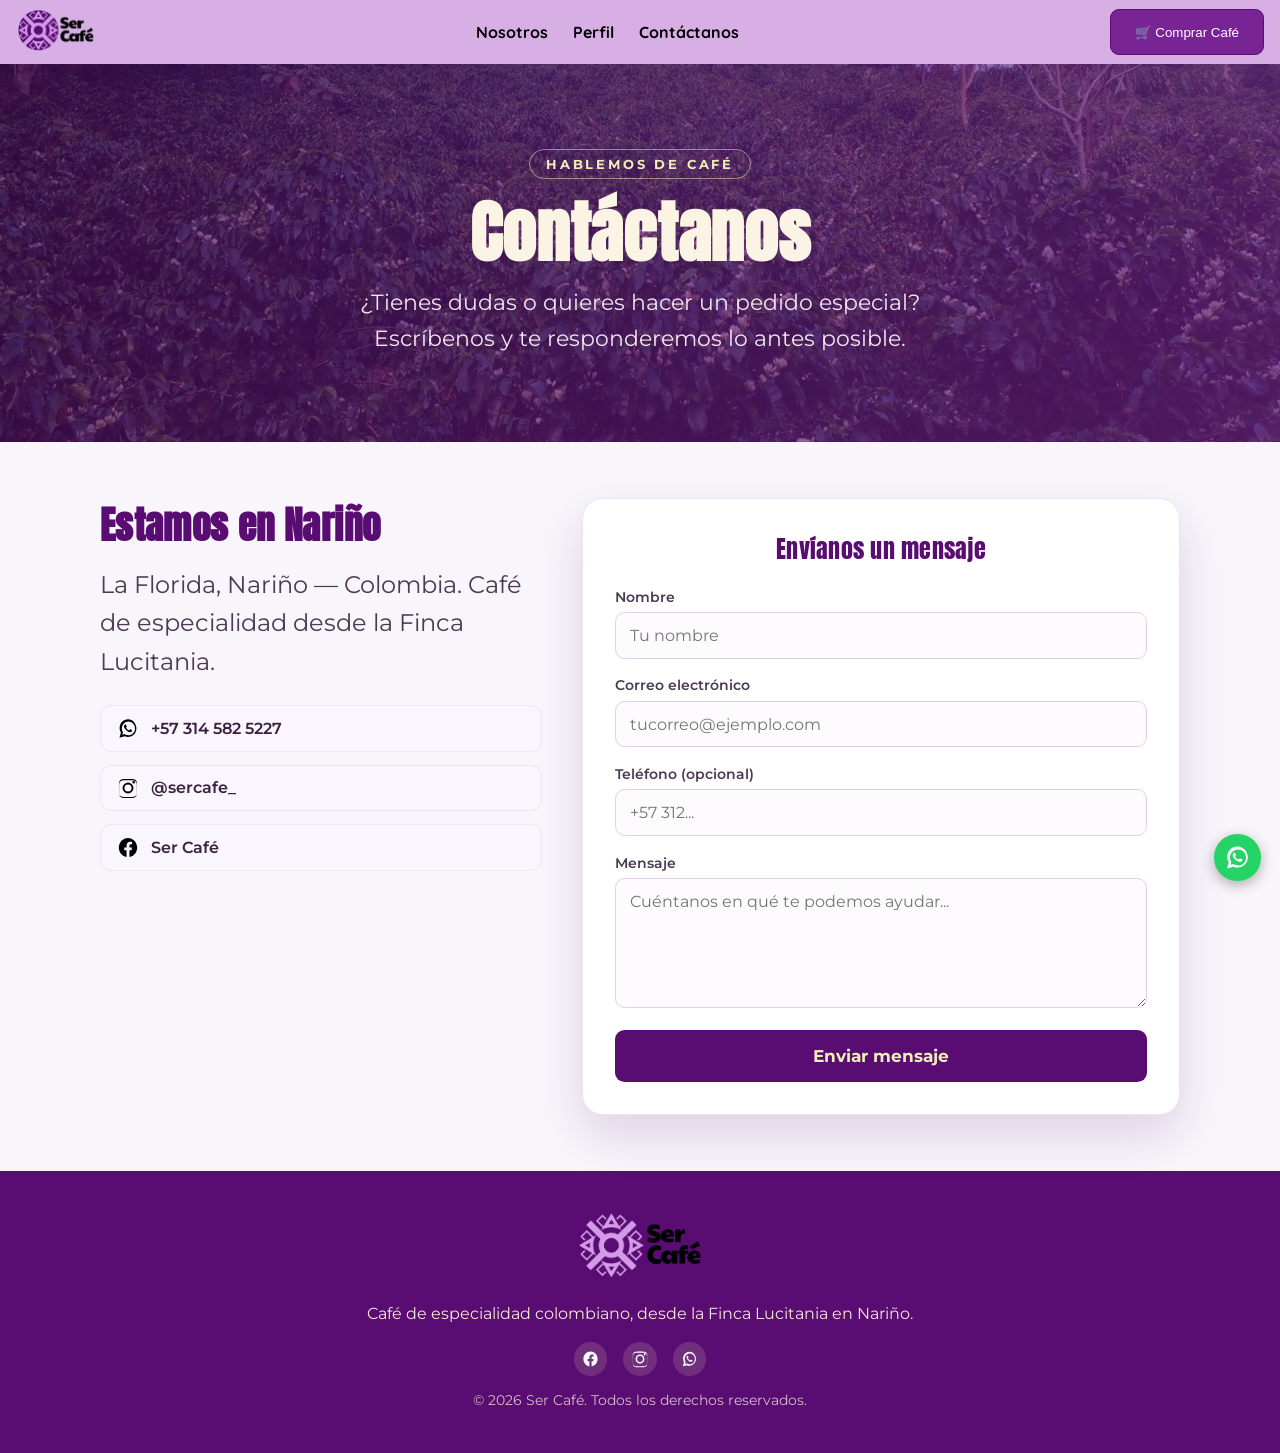
==== contactanos.html @ 4cae85a4 "nuevo con copra" ====
<!DOCTYPE html>
<html lang="es">
<head>
    <meta charset="UTF-8">
    <meta name="viewport" content="width=device-width, initial-scale=1.0">
    <title>Ser Café | Contáctanos</title>
    <link rel="stylesheet" href="styles.css">
    <link rel="icon" href="Img/logoSC-10.png" type="image/png">
</head>
<body class="n2">
    <header>
        <a href="index.html">
            <img class="logoletra logoheader" src="Img/logoSC-letra-02.png" alt="logo">
        </a>
        <nav>
            <ul>
                <li><a href="nosotros.html">Nosotros</a></li>
                <li><a href="perfil.html">Perfil</a></li>
                <li><a href="contactanos.html">Contáctanos</a></li>
            </ul>
        </nav>
        <button class="btn-tienda" onclick="window.location.href='tienda.html'">
            🛒 Comprar Café
        </button>
    </header>

    <!-- HERO -->
    <section class="n2-hero" style="min-height:42vh;">
        <img class="n2-hero-img" src="Img/fincaL.jpeg" alt="Finca Ser Café">
        <div class="n2-hero-overlay">
            <span class="n2-kicker">Hablemos de café</span>
            <h1>Contáctanos</h1>
            <p>¿Tienes dudas o quieres hacer un pedido especial? Escríbenos y te
               responderemos lo antes posible.</p>
        </div>
    </section>

    <div class="cv2-grid">
        <!-- Columna izquierda: datos de contacto -->
        <div class="cv2-info">
            <h2>Estamos en Nariño</h2>
            <p>La Florida, Nariño — Colombia. Café de especialidad desde la Finca Lucitania.</p>

            <ul class="cv2-lista">
                <li>
                    <a href="https://wa.me/573145825227" target="_blank" rel="noopener">
                        <img src="Img/whatsapp.svg" alt="WhatsApp"> +57 314 582 5227
                    </a>
                </li>
                <li>
                    <a href="https://www.instagram.com/sercafe_?igsh=MTB3MzYyMnJxdHN5MA==" target="_blank" rel="noopener">
                        <img src="Img/instagram.svg" alt="Instagram"> @sercafe_
                    </a>
                </li>
                <li>
                    <a href="https://www.facebook.com/share/1EkrrGGVoV/" target="_blank" rel="noopener">
                        <img src="Img/facebook.svg" alt="Facebook"> Ser Café
                    </a>
                </li>
            </ul>
        </div>

        <!-- Columna derecha: formulario propio -->
        <div class="cv2-form-card">
            <h3>Envíanos un mensaje</h3>

            <form id="formContacto" novalidate>
                <div class="cv2-campo">
                    <label for="nombre">Nombre</label>
                    <input type="text" id="nombre" name="nombre" required
                           placeholder="Tu nombre">
                </div>

                <div class="cv2-campo">
                    <label for="correo">Correo electrónico</label>
                    <input type="email" id="correo" name="correo" required
                           placeholder="tucorreo@ejemplo.com">
                </div>

                <div class="cv2-campo">
                    <label for="telefono">Teléfono (opcional)</label>
                    <input type="tel" id="telefono" name="telefono" required
                           placeholder="+57 312...">
                </div>

                <div class="cv2-campo">
                    <label for="mensaje">Mensaje</label>
                    <textarea id="mensaje" name="mensaje" required
                              placeholder="Cuéntanos en qué te podemos ayudar..."></textarea>
                </div>

                <button type="submit" class="cv2-enviar" id="btnEnviar">
                    Enviar mensaje
                </button>

                <div class="cv2-estado" id="estadoEnvio"></div>
            </form>
        </div>
    </div>

    <script>
    // ============================================================
    //  ENVÍO DEL FORMULARIO A GOOGLE APPS SCRIPT (Web App)
    //  --> Pega aquí la URL de tu Web App (la que termina en /exec).
    //      Es la misma técnica del formulario de Google: por detrás
    //      el script guarda en Sheets y envía el correo con MailApp.
    // ============================================================
    const APPS_SCRIPT_URL = "https://script.google.com/macros/s/AKfycbx_m-350YAksDi_VJpUS0jWfl8Y_D0EK7I_-1W-ccCkgIoLXj7efb8wB39okkVFFwth/exec";

    const form = document.getElementById("formContacto");
    const btn = document.getElementById("btnEnviar");
    const estado = document.getElementById("estadoEnvio");

    form.addEventListener("submit", async (e) => {
        e.preventDefault();

        estado.className = "cv2-estado";
        estado.textContent = "";

        // Validación simple
        if (!form.nombre.value.trim() || !form.correo.value.trim() || !form.mensaje.value.trim() || !form.telefono.value.trim()) {
            estado.className = "cv2-estado error";
            estado.textContent = "Por favor completa nombre, correo, teléfono y mensaje.";
            return;
        }

        if (!APPS_SCRIPT_URL || APPS_SCRIPT_URL.indexOf("/exec") === -1) {
            estado.className = "cv2-estado error";
            estado.textContent = "Falta configurar la URL del Apps Script en el código (APPS_SCRIPT_URL).";
            return;
        }

        btn.disabled = true;
        btn.textContent = "Enviando...";

        try {
            // Enviamos como x-www-form-urlencoded: así Apps Script llena
            // e.parameter de forma fiable (el multipart de FormData a veces no).
            // Es una petición "simple" => no dispara preflight CORS.
            const params = new URLSearchParams();
            params.append("nombre",   form.nombre.value.trim());
            params.append("correo",   form.correo.value.trim());
            params.append("telefono", form.telefono.value.trim());
            params.append("mensaje",  form.mensaje.value.trim());

            await fetch(APPS_SCRIPT_URL, {
                method: "POST",
                mode: "no-cors",   // Apps Script no envía cabeceras CORS
                headers: { "Content-Type": "application/x-www-form-urlencoded;charset=UTF-8" },
                body: params.toString()
            });

            // Con no-cors no podemos leer la respuesta, pero el POST sí llega al script.
            form.reset();
            estado.className = "cv2-estado ok";
            estado.textContent = "¡Gracias! Tu mensaje fue enviado. Te responderemos pronto. ☕";
        } catch (err) {
            estado.className = "cv2-estado error";
            estado.textContent = "Ocurrió un error al enviar. Intenta de nuevo o escríbenos por WhatsApp.";
        } finally {
            btn.disabled = false;
            btn.textContent = "Enviar mensaje";
        }
    });
    </script>

    <script src="componentes.js"></script>
</body>
</html>
---- styles.css ----
@import url('https://fonts.googleapis.com/css2?family=Anton&family=Montserrat:ital,wght@0,100..900;1,100..900&family=Quicksand:wght@300..700&display=swap');

:root{
   --color-principal:#590C72;
   --color-secundario:#D39AE8;
   --color-fondo:#d7afe5;
   --color-texto:#D39AE8;
   --color-fondo-text: #e7daeb;
   --color-texto-hueso: #EFEFB9;
}

body{
   margin:0;
   padding:0;
}

header {
    display: flex;
    justify-content: space-between;
    align-items: center;
    position: fixed;
    top: 0;
    left: 0;
    right: 0;
    width: 100%;
    height: 64px;
    padding: 0 1rem;
    box-sizing: border-box;
    background-color: var(--color-fondo);
    z-index: 900;
}

/* Espaciador global: empuja el contenido debajo del header fijo */
body {
    padding-top: 64px;
}

header a{
    width: 90px;
}

p {
    font-family: Montserrat, sans-serif;
    font-size: 1.5rem;
}
h1 {
    font-family: Anton, sans-serif;
    font-size:3rem;
    color: #310240;
}

h2 {
    font-family: Montserrat, sans-serif;
    font-size:2.5rem;
    color: #310240;
}

h3 {
    font-family: Montserrat, sans-serif;
    font-size:1rem;
    color:var(--color-texto-hueso);
    font-weight:550;
    text-align: center;
}

.textoh3 {
    font-family: Montserrat, sans-serif;
    font-size:1.5rem;
    color:var(--color-principal);
    font-weight:550;
}

nav ul{
   display:flex;
   list-style:none;
   gap:25px;
   padding: 2px;
}

nav a{
   text-decoration:none;
   font-weight: bold;
   color:black;
   font-family: 'Quicksand', sans-serif;
}

button a{
    text-decoration: none;
    color: white;
}

a {
    text-decoration: none;
    color: #310240;
}

nav a:hover{
   color:brown;
}

.logoletra {
    width: 80px;
    max-width: 120px;
    height: auto;
}

.btn-tienda{
  background:#782494;
  color:white;
  padding:0.9rem 1.5rem;
  border: 1px solid var(--color-principal);
  border-radius:0.55rem;
  cursor:pointer;
}

.btn-tienda:hover {
    background-color: var(--color-principal);
}

.contenedorimg {
    display: flex;
    justify-content: center;
    max-width: 40%;
}

.img50 {
    max-width: 80%;
    height: auto;
    padding: 0;
    border-radius: 1rem;
    box-shadow: 0 12px 30px rgba(69, 9, 90, 0.18);
    transition: transform 0.35s ease, box-shadow 0.35s ease;
}

.img50:hover {
    transform: translateY(-6px) scale(1.01);
    box-shadow: 0 18px 40px rgba(69, 9, 90, 0.28);
}

.tiendaimg {
    width: 18rem;
}

.tiendaimg2 {
    width: 30%;
}

.tiendaimg3 {
    width: 100%;
}

.compra {
    width: 70%
}

.contenedor2c {
    display: flex;
    justify-content: center;
    align-items: center;
    background-color: var(--color-fondo-text);
    gap: 5%;
    padding: 2.5rem 10px;
}

.contenedor3c {
    display: flex;
    justify-content: center;
    align-items: center;
    background-color: var(--color-principal);
    gap: 5%;
    padding: 2.5rem 10px;
}

.tiendah1 {
    text-align: center;
    background-color: var(--color-fondo-text);
    padding: 2.5rem 10px;
    margin: 0;
}

.tiendaletra {
    font-family: Anton, sans-serif;
    color: #EFEFB9;
    font-size: 2rem;
}

.tiendaletra2 {
    font-family: Montserrat, sans-serif;
    color: #EFEFB9;
    font-size: 1rem;
}

.tiendaletra3 {
    font-family: Quicksand, sans-serif;
    color: #EFEFB9;
    font-size: 1rem;
    margin: 0;
}

.contenedor2c2 {
    display: flex;
    justify-content: center;
    align-items: center;
    background-color: white;
    gap: 5%;
    padding: 4.5rem 10px 10px;
}

.contenedor2ctext {
    padding: 3%;
    max-width: 55%;
    min-width: 50%;
}

.botones {
    display: grid;
    grid-template-columns: repeat(2, 1fr); /* 2 columnas iguales */
    gap: 10px; /* espacio entre botones */
    width: 100%;
}

.resumen {
    text-align: center;
    margin-top: 10px;
}

.fila {
    display: flex;
    justify-content: space-between;
    margin-bottom: 15px;
}

.item {
    display: flex;
    flex-direction: column;
    align-items: center;
    width: 48%;
}

.label {
    font-size: 14px;
    opacity: 0.8;
    margin-bottom: 5px;
    color: var(--color-texto-hueso);
}

/* Valores pequeños (envío y producto) */
.valor.pequeno {
    font-size: 18px;
}

/* Total destacado */
.total {
    margin-top: 7px;
    margin-bottom: 5px;
    border-radius: 0.3rem;
    border: 1px solid #EFEFB9;
}

.label-total {
    display: block;
    font-size: 16px;
    margin-bottom: 5px;
    color: var(--color-texto-hueso);
}

.valor.grande {
    font-size: 28px;
    font-weight: bold;
}

/* valores normales (envío, producto) */
.valor {
    font-size: 1.5rem;
    font-weight: bold;
    color: var(--color-texto-hueso);
    margin-top: 0.5rem;
    text-align: center;
}

/* total más grande */
.valor-total {
    font-size: 1.5rem;
    font-weight: bold;
    color: #EFEFB9;
    margin: 1rem 0;
    text-align: center;
}

/* botones reales */
.boton {
    width: 100%;
    height: 2.5rem;
    font-family: Montserrat, sans-serif;
    background-color: var(--color-principal);
    border-radius: 0.3rem;
    color: #EFEFB9;
    border: 1px solid #EFEFB9;
    cursor: pointer;
}

/* opcional: hover bonito */
.boton:hover {
    background-color: #84599e;
}

.boton2 {
    height: 2.5rem;
    font-family: Montserrat,sans-serif;
    background-color: var(--color-principal);
    border-radius: 0.3rem;
    color:#EFEFB9;
    border-color: #EFEFB9;
}

.seleccionado {
    background-color: #EFEFB9;
    color: var(--color-principal);
}

.texto {
    text-align: center;
}

body{
    font-family:Arial, Helvetica, sans-serif;
    background:#f8f5fb;
}

.caracteristicas{
    max-width:85%;
    margin:40px auto;
    padding:1rem;
    display:grid;
    grid-template-columns:repeat(auto-fit,minmax(15rem,1fr));
    gap:1rem;
}

.card{
    background:#fff;
    border-radius:18px;
    padding: 0.8rem;
    text-align:center;
    box-shadow:0 0.1rem 0.2rem rgba(0,0,0,.08);
    transition:.3s;
}

.card:hover{
    transform:translateY(-8px);
    box-shadow:0 15px 25px rgba(0,0,0,.15);
}

.icono{
    width:5rem;
    height:5rem;
    margin:0 auto 1rem;
    border-radius:50%;
    background:#efe2ff;
    display:flex;
    justify-content:center;
    align-items:center;
    font-size:1.2rem;
}

.card h3{
    font-size:1.5rem;
    color:#111;
    margin-bottom:0.8rem;
}

.card p{
    font-size:1.1rem;
    color:#555;
    line-height:1.5;
}

.contenedor2cimgtex {
    text-align: center;
}

@media (max-width: 700px){
    header {
        background-color: var(--color-fondo);
    }

    nav ul{
        display:flex;
        list-style:none;
        gap:2px;
        padding: 2px;
        font-size: 10px;
    }

    .contenedorimg {
        width: 100%;
        max-width: 100%;
    }

    .img50 {
        width: 100%;
        max-width: 420px;
        padding: 0;
    }

    .tiendaimg2 {
        width: 100%;
        padding: 0;
    }

    .tiendaimg21 {
        width: 90%;
        padding: 0;
    }

    .contenedor2c {
        flex-direction: column;
        padding: 2rem 10px 10px;
    }

    .contenedor2c2 {
        flex-direction: column;
        padding: 10px 2rem;
    }

    .contenedor2c3 {
        display: flex;
        padding: 0;
    }

    .contenedor3c {
        flex-direction: column;
    }

    .tiendaimg {
        width: 11rem;
        padding-bottom: 2rem;
    }

    .card h3{
        font-size:1.1rem;
        padding: 0;
    }   

    .card p{
        font-size:1rem;
        padding: 0;
    }

    p {
        font-family: Montserrat, sans-serif;
        font-size: 1rem;
        text-align: center;
        padding: 0 0 0 1rem;
        width: 100%;
    }
    h1 {
        font-family: Anton, sans-serif;
        font-size:1.5rem;
        color: #310240;
    }

    h2 {
        font-family: Montserrat, sans-serif;
        font-size:1.3rem;
        color: #310240;
    }

    .textoh3 {
        text-align: center;
    }
}

/* ============================================================
   TIENDA CON CARRITO - Ser Café
   ============================================================ */

.banner-tienda {
    background: linear-gradient(135deg, var(--color-principal), #782494);
    color: #EFEFB9;
    text-align: center;
    padding: 3.5rem 1.5rem;
}

.banner-tienda h1 {
    color: #EFEFB9;
    margin: 0 0 0.8rem;
}

.banner-tienda p {
    color: #f3e9d8;
    max-width: 650px;
    margin: 0 auto;
    text-align: center;
}

/* ---------- CATÁLOGO ---------- */
.catalogo {
    max-width: 1200px;
    margin: 2.5rem auto;
    padding: 0 1rem;
}

.catalogo h2 {
    text-align: center;
    margin-bottom: 2rem;
}

.grid-productos {
    display: grid;
    grid-template-columns: repeat(auto-fit, minmax(16rem, 1fr));
    gap: 1.5rem;
}

/* ---------- TARJETA DE PRODUCTO ---------- */
.producto {
    background: #fff;
    border-radius: 18px;
    overflow: hidden;
    box-shadow: 0 0.1rem 0.4rem rgba(0, 0, 0, 0.1);
    transition: transform 0.25s, box-shadow 0.25s;
    display: flex;
    flex-direction: column;
}

.producto:hover {
    transform: translateY(-6px);
    box-shadow: 0 15px 25px rgba(0, 0, 0, 0.15);
}

.producto-imagen {
    width: 100%;
    height: 240px;
    object-fit: contain;
    background: #f3ebf7;
    padding: 0.5rem;
    box-sizing: border-box;
}

.producto-info {
    padding: 1.1rem;
    display: flex;
    flex-direction: column;
    gap: 0.5rem;
    flex: 1;
}

.producto-nombre {
    font-family: Anton, sans-serif;
    color: var(--color-principal);
    margin: 0;
    font-size: 1.6rem;
    text-align: left;
}

.producto-presentacion {
    margin: 0;
    font-size: 1rem;
    color: #777;
    font-family: Montserrat, sans-serif;
}

.producto-precio {
    margin: 0;
    font-size: 1.5rem;
    font-weight: bold;
    color: #310240;
    font-family: Montserrat, sans-serif;
}

.producto-info label {
    font-size: 0.85rem;
    color: #555;
    font-family: Montserrat, sans-serif;
    margin-top: 0.3rem;
}

.producto-info .molienda {
    width: 100%;
    padding: 0.5rem;
    border-radius: 0.4rem;
    border: 1px solid #cbb2d6;
    font-family: Montserrat, sans-serif;
    cursor: pointer;
}

/* Selector de cantidad en la tarjeta */
.cantidad-box {
    display: flex;
    align-items: center;
    justify-content: center;
    gap: 1rem;
    margin: 0.5rem 0;
}

.cantidad-btn {
    width: 2.2rem;
    height: 2.2rem;
    border-radius: 50%;
    border: 1px solid var(--color-principal);
    background: var(--color-principal);
    color: #EFEFB9;
    font-size: 1.1rem;
    cursor: pointer;
    transition: background 0.2s;
}

.cantidad-btn:hover {
    background: #84599e;
}

.cantidad-box .cantidad {
    font-size: 1.2rem;
    font-weight: bold;
    min-width: 1.5rem;
    text-align: center;
    color: #310240;
}

.btn-agregar {
    margin-top: auto;
    padding: 0.8rem;
    background: var(--color-principal);
    color: #EFEFB9;
    border: none;
    border-radius: 0.5rem;
    font-family: Montserrat, sans-serif;
    font-weight: 600;
    cursor: pointer;
    transition: background 0.2s;
}

.btn-agregar:hover {
    background: #782494;
}

/* ---------- PANEL DE CARRITO ---------- */
.carrito-panel {
    position: fixed;
    top: 0;
    right: 0;
    width: 380px;
    max-width: 90vw;
    height: 100%;
    background: #fff;
    box-shadow: -4px 0 20px rgba(0, 0, 0, 0.2);
    transform: translateX(100%);
    transition: transform 0.3s ease;
    z-index: 1000;
    display: flex;
    flex-direction: column;
    overflow-y: auto;
    padding: 1.2rem;
    box-sizing: border-box;
}

.carrito-panel.activo {
    transform: translateX(0);
}

.carrito-header {
    display: flex;
    justify-content: space-between;
    align-items: center;
}

.carrito-header h2 {
    font-size: 1.6rem;
    margin: 0;
}

.cerrar-carrito {
    background: none;
    border: none;
    font-size: 1.5rem;
    cursor: pointer;
    color: var(--color-principal);
}

.carrito-items {
    margin: 1rem 0;
}

.carrito-items > p {
    text-align: center;
    color: #888;
    font-size: 1rem;
}

/* Item dentro del carrito */
.item-carrito {
    display: grid;
    grid-template-columns: 60px 1fr;
    gap: 0.8rem;
    align-items: center;
    padding: 0.8rem 0;
    border-bottom: 1px solid #eee;
}

.img-carrito {
    width: 60px;
    height: 60px;
    object-fit: contain;
    border-radius: 0.5rem;
    background: #f3ebf7;
}

.info-carrito {
    font-family: Montserrat, sans-serif;
    font-size: 0.85rem;
    line-height: 1.4;
    color: #333;
}

.info-carrito strong {
    color: var(--color-principal);
}

.acciones-carrito {
    grid-column: 1 / -1;
    display: flex;
    align-items: center;
    gap: 0.5rem;
    margin-top: 0.4rem;
}

.acciones-carrito button {
    width: 1.9rem;
    height: 1.9rem;
    border-radius: 0.3rem;
    border: 1px solid var(--color-principal);
    background: #fff;
    color: var(--color-principal);
    cursor: pointer;
    font-size: 0.9rem;
    transition: background 0.2s, color 0.2s;
}

.acciones-carrito button:hover {
    background: var(--color-principal);
    color: #EFEFB9;
}

.acciones-carrito span {
    font-weight: bold;
    min-width: 1.5rem;
    text-align: center;
}

/* Ubicación y resumen dentro del carrito */
.ubicacion h3,
.resumen-compra h3 {
    color: var(--color-principal);
    text-align: left;
    font-size: 1.1rem;
    margin: 0.5rem 0;
}

.ubicacion select {
    width: 100%;
    padding: 0.6rem;
    margin-bottom: 0.6rem;
    border-radius: 0.4rem;
    border: 1px solid #cbb2d6;
    font-family: Montserrat, sans-serif;
    cursor: pointer;
}

.carrito-panel hr {
    border: none;
    border-top: 1px solid #eee;
    margin: 1rem 0;
}

.fila-resumen {
    display: flex;
    justify-content: space-between;
    font-family: Montserrat, sans-serif;
    margin-bottom: 0.5rem;
    color: #444;
}

.fila-resumen.total {
    font-size: 1.3rem;
    font-weight: bold;
    color: var(--color-principal);
    border-top: 2px solid #eee;
    padding-top: 0.6rem;
    margin-top: 0.4rem;
}

/* Botón pagar */
.pago {
    margin-top: 1rem;
}

.btn-pagar {
    width: 100%;
    padding: 1rem;
    background: var(--color-principal);
    color: #EFEFB9;
    border: none;
    border-radius: 0.5rem;
    font-family: Montserrat, sans-serif;
    font-weight: 600;
    font-size: 1.1rem;
    cursor: pointer;
    transition: background 0.2s;
}

.btn-pagar:hover {
    background: #782494;
}

#epayco-button-container {
    margin-top: 0.8rem;
    text-align: center;
}

/* Overlay oscuro */
.overlay {
    position: fixed;
    inset: 0;
    background: rgba(0, 0, 0, 0.5);
    opacity: 0;
    visibility: hidden;
    transition: opacity 0.3s;
    z-index: 999;
}

.overlay.activo {
    opacity: 1;
    visibility: visible;
}

/* Notificación "agregado al carrito" */
.toast-carrito {
    position: fixed;
    bottom: 2rem;
    left: 50%;
    transform: translateX(-50%) translateY(2rem);
    background: var(--color-principal);
    color: #EFEFB9;
    padding: 0.9rem 1.6rem;
    border-radius: 0.6rem;
    font-family: Montserrat, sans-serif;
    box-shadow: 0 6px 20px rgba(0, 0, 0, 0.25);
    opacity: 0;
    visibility: hidden;
    transition: opacity 0.3s, transform 0.3s;
    z-index: 1100;
}

.toast-carrito.activo {
    opacity: 1;
    visibility: visible;
    transform: translateX(-50%) translateY(0);
}

/* Loading */
.loading {
    position: fixed;
    inset: 0;
    background: rgba(255, 255, 255, 0.85);
    display: flex;
    align-items: center;
    justify-content: center;
    font-family: Montserrat, sans-serif;
    font-size: 1.3rem;
    color: var(--color-principal);
    z-index: 1200;
}

/* ---------- FOOTER ---------- */
footer,
.footer-sercafe {
    background: var(--color-principal);
    color: #EFEFB9;
    padding: 2.5rem 1rem;
    margin-top: 3rem;
}

.footer-contenido {
    max-width: 600px;
    margin: 0 auto;
    text-align: center;
}

.footer-logo {
    width: 130px;
    margin-bottom: 1rem;
}

.footer-contenido p {
    color: #f3e9d8;
    font-size: 1rem;
    margin: 0.3rem 0;
    text-align: center;
}

.footer-copy {
    font-size: 0.85rem !important;
    opacity: 0.8;
    margin-top: 1rem !important;
}

/* Redes sociales en el footer */
.footer-redes {
    display: flex;
    justify-content: center;
    gap: 1rem;
    margin: 1.2rem 0 0.5rem;
}

.red-social {
    width: 2.1rem;
    height: 2.1rem;
    border-radius: 50%;
    display: flex;
    align-items: center;
    justify-content: center;
    background: rgba(239, 239, 185, 0.15);
    transition: transform 0.2s, background 0.2s;
}

.red-social img {
    width: 1.1rem;
    height: 1.1rem;
    /* Iconos SVG en blanco para contrastar con el fondo morado */
    filter: brightness(0) invert(1);
}

.red-social:hover {
    transform: translateY(-4px);
}

.red-social.facebook:hover {
    background: #1877f2;
}

.red-social.instagram:hover {
    background: linear-gradient(45deg, #f09433, #e6683c, #dc2743, #cc2366, #bc1888);
}

.red-social.whatsapp:hover {
    background: #25d366;
}

/* ---------- BOTÓN FLOTANTE WHATSAPP ---------- */
.whatsapp-flotante {
    position: fixed;
    bottom: 1.2rem;
    right: 1.2rem;
    width: 2.9rem;
    height: 2.9rem;
    border-radius: 50%;
    background: #25d366;
    display: flex !important;
    align-items: center;
    justify-content: center;
    box-shadow: 0 4px 14px rgba(0, 0, 0, 0.3);
    z-index: 1500;
    transition: transform 0.2s, box-shadow 0.2s;
    animation: wa-pulse 2.5s infinite;
}

.whatsapp-flotante img {
    width: 1.7rem;
    height: 1.7rem;
    filter: brightness(0) invert(1);
}

.whatsapp-flotante:hover {
    transform: scale(1.08);
    box-shadow: 0 6px 20px rgba(0, 0, 0, 0.4);
}

@keyframes wa-pulse {
    0% {
        box-shadow: 0 4px 14px rgba(0, 0, 0, 0.3), 0 0 0 0 rgba(37, 211, 102, 0.5);
    }
    70% {
        box-shadow: 0 4px 14px rgba(0, 0, 0, 0.3), 0 0 0 14px rgba(37, 211, 102, 0);
    }
    100% {
        box-shadow: 0 4px 14px rgba(0, 0, 0, 0.3), 0 0 0 0 rgba(37, 211, 102, 0);
    }
}

@media (max-width: 700px) {
    .whatsapp-flotante {
        bottom: 1rem;
        right: 1rem;
        width: 2.7rem;
        height: 2.7rem;
    }
    .whatsapp-flotante img {
        width: 1.5rem;
        height: 1.5rem;
    }
}

/* ---------- RESPONSIVE TIENDA ---------- */
@media (max-width: 700px) {
    .banner-tienda {
        padding: 2.5rem 1rem;
    }

    .carrito-panel {
        width: 100%;
        max-width: 100vw;
    }

    .producto-imagen {
        height: 200px;
    }

    .banner-tienda p {
        padding: 0;
    }
}

/* ---------- PÁGINA CONTACTO ---------- */
.contacto-grid {
    display: grid;
    grid-template-columns: 1fr 1fr;
    gap: 2rem;
    max-width: 1100px;
    margin: 2.5rem auto;
    padding: 0 1.5rem;
    align-items: start;
}

.contacto-info {
    text-align: center;
}

.contacto-img {
    width: 60%;
    max-width: 260px;
    height: auto;
    margin-bottom: 1rem;
}

.contacto-info h2 {
    text-align: center;
}

.contacto-lista {
    list-style: none;
    padding: 0;
    margin: 1.5rem 0 0;
    display: flex;
    flex-direction: column;
    gap: 0.8rem;
    align-items: center;
}

.contacto-lista a {
    display: inline-flex;
    align-items: center;
    gap: 0.6rem;
    font-family: Montserrat, sans-serif;
    font-size: 1.1rem;
    color: var(--color-principal);
    font-weight: 600;
    transition: color 0.2s;
}

.contacto-lista a:hover {
    color: #782494;
}

.contacto-lista img {
    width: 1.6rem;
    height: 1.6rem;
}

.contacto-form iframe {
    width: 100%;
    border-radius: 0.6rem;
    background: #fff;
    box-shadow: 0 0.1rem 0.4rem rgba(0, 0, 0, 0.1);
}

@media (max-width: 700px) {
    .contacto-grid {
        grid-template-columns: 1fr;
        padding: 0 1rem;
    }
}

/* ============================================================
   PÁGINA PERFIL (paneles sensoriales estilo ficha de origen)
   ============================================================ */
.perfil-panel {
    display: grid;
    grid-template-columns: 1fr 1.1fr 1.2fr;
    gap: 2.5rem;
    align-items: center;
    padding: 3.5rem 2rem;
    /* Fondo por defecto; cada variedad lo sobrescribe más abajo */
    background: linear-gradient(135deg, #7a3c93 0%, #5e2d78 100%);
    color: #fbf3e4;
}

/* --- Colores por variedad: más claros, con contraste, dentro de la marca --- */

/* Castillo Sur: lila-morado luminoso */
.perfil-panel.panel-castillo {
    background: linear-gradient(135deg, #8a4ea6 0%, #6a3488 100%);
}

/* Chiroso: lila rosado (acentos cítricos / durazno) */
.perfil-panel.panel-chiroso {
    background: linear-gradient(135deg, #a85a9d 0%, #7d3e86 100%);
}

/* Catimor: morado cálido con matiz vino (cacao / nuez) */
.perfil-panel.panel-catimor {
    background: linear-gradient(135deg, #8f4a73 0%, #6e3270 100%);
}

/* ---------- Columna izquierda: perfil sensorial ---------- */
.perfil-sensorial {
    max-width: 340px;
    margin: 0 auto;
    width: 100%;
    background: rgba(255, 255, 255, 0.08);
    border: 1px solid rgba(255, 255, 255, 0.18);
    border-radius: 1.2rem;
    padding: 1.8rem 1.6rem;
    backdrop-filter: blur(4px);
    box-shadow: 0 14px 34px rgba(0, 0, 0, 0.18);
}

.perfil-titulo {
    font-family: Anton, sans-serif;
    font-size: 2.4rem;
    color: var(--color-texto-hueso);
    margin: 0 0 1.3rem;
    text-align: left;
    letter-spacing: 0.02em;
    display: flex;
    align-items: center;
    gap: 0.6rem;
}

.perfil-titulo::after {
    content: "";
    flex: 1;
    height: 2px;
    background: rgba(239, 239, 185, 0.4);
    border-radius: 2px;
}

.notas {
    list-style: none;
    padding: 0;
    margin: 0 0 1.8rem;
    display: flex;
    flex-direction: column;
    gap: 0.55rem;
}

.notas li {
    display: flex;
    align-items: center;
    gap: 0.75rem;
    background: rgba(255, 255, 255, 0.1);
    border-radius: 0.7rem;
    padding: 0.5rem 0.7rem;
    font-family: Montserrat, sans-serif;
    font-weight: 600;
    color: var(--color-texto-hueso);
    transition: background 0.25s ease, transform 0.25s ease;
}

.notas li:hover {
    background: rgba(255, 255, 255, 0.18);
    transform: translateX(4px);
}

.nota-icono {
    width: 2.1rem;
    height: 2.1rem;
    flex-shrink: 0;
    display: flex;
    align-items: center;
    justify-content: center;
    background: var(--color-texto-hueso);
    border-radius: 50%;
    font-size: 1.1rem;
}

/* Medidores (tostión, acidez, complejidad) */
.medidor {
    margin-bottom: 1.1rem;
}

.medidor:last-child {
    margin-bottom: 0;
}

.medidor-label {
    display: flex;
    justify-content: space-between;
    align-items: baseline;
    font-family: Montserrat, sans-serif;
    font-weight: 700;
    font-size: 0.9rem;
    color: var(--color-texto-hueso);
    margin-bottom: 0.45rem;
}

.medidor-valor {
    font-weight: 600;
    font-size: 0.78rem;
    opacity: 0.75;
}

/* Barra de progreso rellena */
.barra {
    position: relative;
    height: 8px;
    border-radius: 999px;
    background: rgba(255, 255, 255, 0.2);
    overflow: hidden;
}

.barra::after {
    content: "";
    position: absolute;
    top: 0;
    left: 0;
    bottom: 0;
    width: var(--pos, 50%);
    background: linear-gradient(90deg, var(--color-texto-hueso), #fff);
    border-radius: 999px;
    transition: width 0.6s ease;
}

.barra[data-nivel="1"] { --pos: 20%; }
.barra[data-nivel="2"] { --pos: 40%; }
.barra[data-nivel="3"] { --pos: 60%; }
.barra[data-nivel="4"] { --pos: 80%; }
.barra[data-nivel="5"] { --pos: 100%; }

/* ---------- Columna derecha: ficha de la finca ---------- */
.perfil-ficha {
    max-width: 420px;
}

.finca-nombre {
    font-family: Anton, sans-serif;
    font-size: 2.6rem;
    color: var(--color-texto-hueso);
    margin: 0 0 0.3rem;
    text-align: left;
    line-height: 1.05;
}

.finca-ubicacion {
    font-family: Montserrat, sans-serif;
    font-weight: 600;
    color: #f3e9d8;
    margin: 0 0 1.3rem;
    font-size: 1.05rem;
    text-align: left;
}

.ficha-datos {
    list-style: none;
    padding: 0;
    margin: 0 0 1.6rem;
    font-family: Montserrat, sans-serif;
    font-size: 1rem;
    line-height: 1.9;
    color: #f3e9d8;
}

.ficha-datos strong {
    color: var(--color-texto-hueso);
}

.ficha-bloque {
    margin-bottom: 1.3rem;
}

.ficha-label {
    display: block;
    font-family: Montserrat, sans-serif;
    font-weight: 700;
    color: var(--color-texto-hueso);
    margin-bottom: 0.6rem;
}

.ficha-chips {
    display: flex;
    flex-wrap: wrap;
    gap: 0.6rem;
}

.ficha-chips.grid-2 {
    display: grid;
    grid-template-columns: repeat(2, 1fr);
}

.chip {
    display: flex;
    align-items: center;
    justify-content: center;
    padding: 0.55rem 1rem;
    border: 2px solid var(--color-texto-hueso);
    border-radius: 0.5rem;
    font-family: Montserrat, sans-serif;
    font-weight: 600;
    color: var(--color-texto-hueso);
    background: rgba(255, 255, 255, 0.05);
    font-size: 0.95rem;
}

.chip-activo {
    background: var(--color-texto-hueso);
    color: var(--color-principal);
}

.btn-perfil {
    display: inline-block;
    margin-top: 0.6rem;
    text-decoration: none;
    font-weight: 700;
    font-family: Montserrat, sans-serif;
    background: var(--color-texto-hueso);
    color: var(--color-principal);
    border: none;
    padding: 0.9rem 1.4rem;
    border-radius: 0.6rem;
    transition: transform 0.2s, box-shadow 0.2s;
}

.btn-perfil:hover {
    transform: translateY(-3px);
    box-shadow: 0 10px 20px rgba(0, 0, 0, 0.25);
}

/* Imagen central del panel */
.perfil-imagen {
    display: flex;
    justify-content: center;
}

/* ---------- CARRUSEL ---------- */
.carrusel {
    position: relative;
    width: 100%;
    max-width: 420px;
    margin: 0 auto;
    aspect-ratio: 1 / 1;
    border-radius: 16px;
    overflow: hidden;
    background: transparent;
}

/* Dentro del panel de perfil el carrusel es transparente;
   en otros contextos conserva su fondo claro */
.perfil-imagen .carrusel {
    background: transparent;
}

.carrusel-slide {
    position: absolute;
    inset: 0;
    opacity: 0;
    transition: opacity 0.6s ease;
    display: flex;
    align-items: center;
    justify-content: center;
}

.carrusel-slide.activo {
    opacity: 1;
}

.carrusel-slide img {
    width: 100%;
    height: 100%;
    object-fit: contain;
    padding: 0.5rem;
    box-sizing: border-box;
}

/* Flechas */
.carrusel-prev,
.carrusel-next {
    position: absolute;
    top: 50%;
    transform: translateY(-50%);
    width: 2.4rem;
    height: 2.4rem;
    border: none;
    border-radius: 50%;
    background: rgba(89, 12, 114, 0.6);
    color: #fff;
    font-size: 1.3rem;
    cursor: pointer;
    z-index: 2;
    transition: background 0.2s;
    display: flex;
    align-items: center;
    justify-content: center;
}

.carrusel-prev:hover,
.carrusel-next:hover {
    background: var(--color-principal);
}

.carrusel-prev { left: 0.6rem; }
.carrusel-next { right: 0.6rem; }

/* Puntos */
.carrusel-puntos {
    position: absolute;
    bottom: 0.7rem;
    left: 0;
    right: 0;
    display: flex;
    justify-content: center;
    gap: 0.4rem;
    z-index: 2;
}

.carrusel-punto {
    width: 0.7rem;
    height: 0.7rem;
    border-radius: 50%;
    border: none;
    background: rgba(89, 12, 114, 0.35);
    cursor: pointer;
    padding: 0;
    transition: background 0.2s;
}

.carrusel-punto.activo {
    background: var(--color-principal);
}

@media (max-width: 980px) {
    .perfil-panel {
        grid-template-columns: 1fr;
        gap: 2rem;
        padding: 2.5rem 1.5rem;
    }
    .perfil-sensorial,
    .perfil-ficha {
        max-width: 460px;
        margin: 0 auto;
        width: 100%;
    }
    .perfil-imagen { order: -1; }
    .perfil-titulo,
    .finca-nombre,
    .finca-ubicacion {
        text-align: center;
    }
    .carrusel {
        max-width: 320px;
    }
}

@media (max-width: 480px) {
    .ficha-chips.grid-2 {
        grid-template-columns: 1fr 1fr;
    }
    .perfil-titulo { font-size: 2.4rem; }
    .finca-nombre { font-size: 2.1rem; }
}

/* ---------- SECCIONES NOSOTROS ---------- */
.section {
    max-width: 1000px;
    margin: 2.5rem auto;
    padding: 1.5rem;
    text-align: center;
}

.section h2 {
    text-align: center;
}

.section p {
    text-align: center;
    max-width: 750px;
    margin: 1rem auto;
}

.finca-content {
    display: grid;
    grid-template-columns: 1fr 1fr;
    gap: 2rem;
    align-items: center;
    text-align: left;
}

.finca-text {
    text-align: left;
}

.finca-text p {
    text-align: left;
    margin-left: 0;
}

.finca-img {
    display: flex;
    justify-content: center;
}

.finca-img img {
    max-width: 100%;
    border-radius: 18px;
    box-shadow: 0 10px 25px rgba(0, 0, 0, 0.12);
}

.equipo,
.proposito {
    background: var(--color-fondo-text);
    border-radius: 18px;
}

/* CTA */
.cta {
    text-align: center;
    padding: 3rem 1.5rem;
    background: linear-gradient(135deg, var(--color-principal), #782494);
    margin: 3rem 0 0;
}

.cta h2 {
    color: #EFEFB9;
    margin-bottom: 1.5rem;
}

.cta .btn-tienda {
    display: inline-block;
    text-decoration: none;
    font-weight: 600;
    font-family: Montserrat, sans-serif;
}

h4.textoh3 {
    text-align: center;
    margin-bottom: 0.6rem;
}

@media (max-width: 700px) {
    .finca-content {
        grid-template-columns: 1fr;
        text-align: center;
    }
    .finca-text,
    .finca-text p {
        text-align: center;
    }
}

/* ---------- CTA EN HERO (index) ---------- */
.btn-hero {
    display: inline-block;
    margin-top: 1.2rem;
    text-decoration: none;
    font-weight: 600;
    font-family: Montserrat, sans-serif;
}

/* Imágenes del home: evitar que se vean desproporcionadas */
.contenedor2c2 .img50,
.contenedor2c .img50 {
    object-fit: cover;
    border-radius: 18px;
}

/* Imágenes de la sección "historia" (Nosotros): encuadre uniforme y estilizado */
.contenedor2c3 .contenedorimg {
    max-width: 320px;
}

.contenedor2c3 .img50 {
    width: 100%;
    max-width: 320px;
    aspect-ratio: 4 / 3;
    object-fit: cover;
    border-radius: 1rem;
}

@media (max-width: 700px) {
    .contenedor2c3 {
        flex-direction: column;
    }
    .contenedor2c3 .contenedorimg,
    .contenedor2c3 .img50 {
        max-width: 420px;
    }
    .contenedor2c3 .img50 {
        width: 100%;
    }
}

/* ============================================================
   TOOLTIP FLOTANTE DE PERFIL (tienda, al pasar por un producto)
   ============================================================ */
.perfil-flotante {
    position: fixed;
    z-index: 1300;
    width: 290px;
    max-width: 85vw;
    background: #ffffff;
    color: #3a2140;
    border: 1px solid #e4d2ec;
    border-radius: 14px;
    box-shadow: 0 14px 36px rgba(69, 9, 90, 0.28);
    padding: 1rem 1.1rem;
    font-family: Montserrat, sans-serif;
    pointer-events: none;
    opacity: 0;
    transform: translateY(6px);
    transition: opacity 0.18s ease, transform 0.18s ease;
}

.perfil-flotante.activo {
    opacity: 1;
    transform: translateY(0);
}

.perfil-flotante .pf-header {
    display: flex;
    align-items: baseline;
    justify-content: space-between;
    gap: 0.6rem;
    border-bottom: 2px solid #f0e6f5;
    padding-bottom: 0.5rem;
    margin-bottom: 0.6rem;
}

.perfil-flotante .pf-header h4 {
    margin: 0;
    font-family: Anton, sans-serif;
    font-size: 1.3rem;
    color: var(--color-principal);
    letter-spacing: 0.01em;
}

.perfil-flotante .pf-presentacion {
    background: var(--color-principal);
    color: var(--color-texto-hueso);
    font-weight: 700;
    font-size: 0.78rem;
    padding: 0.15rem 0.55rem;
    border-radius: 999px;
    white-space: nowrap;
}

.perfil-flotante .pf-origen {
    display: flex;
    align-items: flex-start;
    gap: 0.4rem;
    font-size: 0.9rem;
    font-weight: 600;
    color: #4a2b56;
    line-height: 1.35;
}

.perfil-flotante .pf-icono {
    flex-shrink: 0;
}

.perfil-flotante .pf-sub {
    font-size: 0.8rem;
    color: #7a6383;
    margin: 0.35rem 0 0.7rem;
    line-height: 1.4;
}

.perfil-flotante .pf-notas {
    display: flex;
    flex-wrap: wrap;
    gap: 0.4rem;
    margin-bottom: 0.8rem;
}

.perfil-flotante .pf-nota {
    background: #f4ebf8;
    color: var(--color-principal);
    border: 1px solid #e2cfec;
    border-radius: 999px;
    padding: 0.22rem 0.6rem;
    font-size: 0.78rem;
    font-weight: 600;
}

.perfil-flotante .pf-medidor {
    display: flex;
    align-items: center;
    justify-content: space-between;
    gap: 0.6rem;
    font-size: 0.82rem;
    font-weight: 600;
    color: #4a2b56;
    margin-top: 0.4rem;
}

.perfil-flotante .pf-escala {
    display: flex;
    gap: 0.28rem;
}

.perfil-flotante .pf-punto {
    width: 0.65rem;
    height: 0.65rem;
    border-radius: 50%;
    background: #e4d2ec;
    display: inline-block;
}

.perfil-flotante .pf-punto.activo {
    background: var(--color-principal);
}

/* En pantallas táctiles el tooltip puede resultar molesto: lo mantenemos
   pero no se dispara sin hover real; en móvil se oculta por seguridad */
@media (hover: none) {
    .perfil-flotante {
        display: none;
    }
}

/* ============================================================
   TRAYECTORIA "DEL CULTIVO A TU TAZA" (página Nosotros)
   ============================================================ */
.proceso {
    max-width: 820px;
    margin: 3rem auto;
    padding: 0 1.2rem;
}

.proceso-titulo {
    text-align: center;
    margin-bottom: 0.4rem;
}

.proceso-intro {
    text-align: center;
    color: #7a6383;
    max-width: 540px;
    margin: 0 auto 2.5rem;
    font-size: 1.05rem;
}

/* La lista es la línea vertical de la trayectoria */
.trayectoria {
    list-style: none;
    margin: 0;
    padding: 0;
    position: relative;
}

.trayectoria::before {
    content: "";
    position: absolute;
    top: 0.5rem;
    bottom: 0.5rem;
    left: 2rem;
    width: 3px;
    background: linear-gradient(to bottom, var(--color-principal), #b98fcf);
    border-radius: 3px;
}

.paso {
    position: relative;
    display: grid;
    grid-template-columns: 4rem 1fr;
    align-items: flex-start;
    gap: 1rem;
    padding: 0.6rem 0 1.8rem;
}

.paso:last-child {
    padding-bottom: 0;
}

/* Nodo con el ícono sobre la línea */
.paso-icono {
    position: relative;
    z-index: 1;
    width: 4rem;
    height: 4rem;
    border-radius: 50%;
    background: #fff;
    border: 3px solid var(--color-principal);
    display: flex;
    align-items: center;
    justify-content: center;
    font-size: 1.7rem;
    box-shadow: 0 6px 16px rgba(69, 9, 90, 0.18);
    transition: transform 0.3s ease, box-shadow 0.3s ease;
}

.paso:hover .paso-icono {
    transform: scale(1.08);
    box-shadow: 0 10px 22px rgba(69, 9, 90, 0.3);
}

/* Número de paso tenue, como marca de agua */
.paso-num {
    position: absolute;
    top: -0.3rem;
    left: 3.2rem;
    font-family: Anton, sans-serif;
    font-size: 2.4rem;
    color: rgba(89, 12, 114, 0.12);
    line-height: 1;
    pointer-events: none;
    z-index: 0;
}

.paso-texto {
    background: #fff;
    border-radius: 14px;
    padding: 1rem 1.2rem;
    box-shadow: 0 6px 18px rgba(0, 0, 0, 0.07);
    border-left: 4px solid var(--color-principal);
    transition: transform 0.3s ease, box-shadow 0.3s ease;
}

.paso:hover .paso-texto {
    transform: translateX(4px);
    box-shadow: 0 12px 26px rgba(0, 0, 0, 0.12);
}

.paso-texto h4 {
    margin: 0 0 0.35rem;
    font-family: Montserrat, sans-serif;
    font-size: 1.2rem;
    color: var(--color-principal);
}

.paso-texto p {
    margin: 0;
    font-family: Montserrat, sans-serif;
    font-size: 1rem;
    color: #555;
    line-height: 1.5;
    text-align: left;
}

@media (max-width: 700px) {
    .trayectoria::before {
        left: 1.6rem;
    }
    .paso {
        grid-template-columns: 3.2rem 1fr;
        gap: 0.8rem;
        padding-bottom: 1.4rem;
    }
    .paso-icono {
        width: 3.2rem;
        height: 3.2rem;
        font-size: 1.35rem;
    }
    .paso-num {
        left: 2.5rem;
        font-size: 1.9rem;
    }
    .paso-texto {
        padding: 0.8rem 0.9rem;
    }
    .paso-texto h4 {
        font-size: 1.05rem;
    }
    .paso-texto p {
        font-size: 0.95rem;
        text-align: left;
        padding: 0;
    }
}

/* ============================================================
   NOSOTROS v2 — propuesta editorial (archivo nosotros-v2.html)
   Prefijo .n2 para no interferir con los estilos existentes
   ============================================================ */

.n2 {
    color: #3a2140;
    font-family: Montserrat, sans-serif;
}

.n2 h1, .n2 h2, .n2 h3 {
    font-family: Anton, sans-serif;
    color: var(--color-principal);
    letter-spacing: 0.01em;
}

/* ---------- HERO ---------- */
.n2-hero {
    position: relative;
    min-height: 70vh;
    display: flex;
    align-items: center;
    justify-content: center;
    text-align: center;
    color: #fbf3e4;
    overflow: hidden;
    background: linear-gradient(135deg, #45095a, #782494);
}

.n2-hero-img {
    position: absolute;
    inset: 0;
    width: 100%;
    height: 100%;
    object-fit: cover;
    opacity: 0.38;
}

.n2-hero-overlay {
    position: relative;
    z-index: 1;
    max-width: 820px;
    padding: 3rem 1.5rem;
}

.n2-hero h1 {
    color: #fbf3e4;
    font-size: clamp(2.2rem, 6vw, 4.2rem);
    margin: 0 0 1rem;
    line-height: 1.05;
}

.n2-hero p {
    font-size: clamp(1.05rem, 2.4vw, 1.4rem);
    max-width: 620px;
    margin: 0 auto;
    color: #f3e4ef;
    line-height: 1.6;
}

.n2-hero .n2-kicker {
    display: inline-block;
    font-family: Montserrat, sans-serif;
    font-weight: 700;
    letter-spacing: 0.22em;
    text-transform: uppercase;
    font-size: 0.8rem;
    color: var(--color-texto-hueso);
    margin-bottom: 1.2rem;
    border: 1px solid rgba(239, 239, 185, 0.5);
    padding: 0.4rem 1rem;
    border-radius: 999px;
}

/* ---------- CONTENEDOR GENERAL ---------- */
.n2-wrap {
    max-width: 1120px;
    margin: 0 auto;
    padding: 0 1.5rem;
}

.n2-section {
    padding: 4.5rem 0;
}

.n2-section.n2-alt {
    background: var(--color-fondo-text);
}

.n2-eyebrow {
    display: block;
    text-align: center;
    font-family: Montserrat, sans-serif;
    font-weight: 700;
    letter-spacing: 0.2em;
    text-transform: uppercase;
    font-size: 0.78rem;
    color: #a06bbd;
    margin-bottom: 0.5rem;
}

.n2-section > .n2-wrap > h2 {
    text-align: center;
    font-size: clamp(1.8rem, 4vw, 2.8rem);
    margin: 0 0 2.5rem;
}

/* ---------- BLOQUES ALTERNADOS (zigzag) ---------- */
.n2-split {
    display: grid;
    grid-template-columns: 1fr 1fr;
    gap: 3rem;
    align-items: center;
    margin-bottom: 3.5rem;
}

.n2-split:last-child {
    margin-bottom: 0;
}

.n2-split.invertido .n2-split-media {
    order: 2;
}

.n2-split-media img {
    width: 100%;
    aspect-ratio: 4 / 3;
    object-fit: cover;
    border-radius: 1.2rem;
    box-shadow: 0 20px 45px rgba(69, 9, 90, 0.22);
    display: block;
}

.n2-split-text h3 {
    font-size: clamp(1.5rem, 3vw, 2.1rem);
    margin: 0 0 1rem;
}

.n2-split-text p {
    font-size: 1.08rem;
    line-height: 1.7;
    color: #4a3a52;
    margin: 0 0 1rem;
}

/* ---------- FRANJA DE DATOS DESTACADOS ---------- */
.n2-stats {
    background: linear-gradient(135deg, var(--color-principal), #782494);
    color: #fbf3e4;
}

.n2-stats .n2-wrap {
    display: grid;
    grid-template-columns: repeat(3, 1fr);
    gap: 2rem;
    text-align: center;
    padding-top: 3rem;
    padding-bottom: 3rem;
}

.n2-stat .n2-stat-num {
    font-family: Anton, sans-serif;
    font-size: clamp(2.4rem, 6vw, 3.6rem);
    color: var(--color-texto-hueso);
    line-height: 1;
    display: block;
}

.n2-stat .n2-stat-label {
    font-family: Montserrat, sans-serif;
    font-size: 1rem;
    margin-top: 0.5rem;
    display: block;
    color: #f3e4ef;
}

/* ---------- GALERÍA / PLACEHOLDERS PARA FOTOS FUTURAS ---------- */
.n2-galeria {
    display: grid;
    grid-template-columns: repeat(3, 1fr);
    gap: 1.2rem;
}

.n2-foto {
    position: relative;
    border-radius: 1rem;
    overflow: hidden;
    aspect-ratio: 1 / 1;
    box-shadow: 0 10px 26px rgba(0, 0, 0, 0.1);
}

.n2-foto img {
    width: 100%;
    height: 100%;
    object-fit: cover;
    transition: transform 0.5s ease;
}

.n2-foto:hover img {
    transform: scale(1.06);
}

.n2-foto figcaption {
    position: absolute;
    left: 0;
    right: 0;
    bottom: 0;
    padding: 0.9rem 1rem;
    background: linear-gradient(to top, rgba(45, 9, 58, 0.85), transparent);
    color: #fbf3e4;
    font-size: 0.9rem;
    font-weight: 600;
}

/* Placeholder "foto por tomar" */
.n2-foto.n2-placeholder {
    display: flex;
    align-items: center;
    justify-content: center;
    flex-direction: column;
    gap: 0.6rem;
    background:
        repeating-linear-gradient(45deg, #efe2ff 0 12px, #e7d6f5 12px 24px);
    border: 2px dashed #b98fcf;
    color: var(--color-principal);
    text-align: center;
    padding: 1rem;
    box-shadow: none;
}

.n2-foto.n2-placeholder .n2-ph-icono {
    font-size: 2.2rem;
}

.n2-foto.n2-placeholder .n2-ph-titulo {
    font-family: Montserrat, sans-serif;
    font-weight: 700;
    font-size: 0.95rem;
}

.n2-foto.n2-placeholder .n2-ph-nota {
    font-size: 0.78rem;
    color: #7a5a90;
    font-family: Montserrat, sans-serif;
    max-width: 85%;
}

/* ---------- CITA / FRASE ---------- */
.n2-cita {
    text-align: center;
    max-width: 760px;
    margin: 0 auto;
}

.n2-cita blockquote {
    font-family: Anton, sans-serif;
    font-size: clamp(1.5rem, 3.4vw, 2.3rem);
    color: var(--color-principal);
    line-height: 1.25;
    margin: 0 0 1rem;
}

.n2-cita blockquote::before { content: "“"; }
.n2-cita blockquote::after { content: "”"; }

.n2-cita cite {
    font-style: normal;
    font-weight: 700;
    color: #7a6383;
    font-family: Montserrat, sans-serif;
}

/* ---------- CTA ---------- */
.n2-cta {
    text-align: center;
    padding: 4rem 1.5rem;
    background: linear-gradient(135deg, var(--color-principal), #45095a);
    color: #fbf3e4;
}

.n2-cta h2 {
    color: #fbf3e4;
    font-size: clamp(1.6rem, 4vw, 2.6rem);
    margin: 0 0 1.5rem;
}

.n2-cta .btn-tienda {
    display: inline-block;
    text-decoration: none;
    font-weight: 700;
    font-family: Montserrat, sans-serif;
    background: var(--color-texto-hueso);
    color: var(--color-principal);
    border: none;
    padding: 1rem 2rem;
    border-radius: 0.6rem;
    transition: transform 0.2s, box-shadow 0.2s;
}

.n2-cta .btn-tienda:hover {
    transform: translateY(-3px);
    box-shadow: 0 12px 24px rgba(0, 0, 0, 0.3);
    background: #fff;
}

/* ---------- RESPONSIVO ---------- */
@media (max-width: 820px) {
    .n2-split {
        grid-template-columns: 1fr;
        gap: 1.5rem;
        margin-bottom: 2.5rem;
    }
    .n2-split.invertido .n2-split-media {
        order: 0;
    }
    .n2-split-text {
        text-align: center;
    }
    .n2-split-media img {
        max-width: 460px;
        margin: 0 auto;
    }
    .n2-stats .n2-wrap {
        grid-template-columns: 1fr;
        gap: 1.8rem;
    }
    .n2-galeria {
        grid-template-columns: repeat(2, 1fr);
    }
    .n2-section {
        padding: 3rem 0;
    }
}

@media (max-width: 460px) {
    .n2-galeria {
        grid-template-columns: 1fr;
    }
}

/* ============================================================
   PERFIL v2 — una tarjeta grande por variedad
   (archivo perfil-v2.html, prefijo .pv2)
   ============================================================ */
.pv2-wrap {
    max-width: 1120px;
    margin: 0 auto;
    padding: 3.5rem 1.5rem;
    display: flex;
    flex-direction: column;
    gap: 2.5rem;
}

.pv2-card {
    display: grid;
    grid-template-columns: 0.9fr 1.1fr;
    background: #fff;
    border-radius: 1.5rem;
    overflow: hidden;
    box-shadow: 0 24px 55px rgba(69, 9, 90, 0.16);
    border: 1px solid #efe2f7;
}

/* Lado de la imagen (con fondo de color por variedad) */
.pv2-media {
    position: relative;
    display: flex;
    align-items: center;
    justify-content: center;
    padding: 2.5rem;
    min-height: 340px;
    background: linear-gradient(135deg, #8a4ea6 0%, #6a3488 100%);
}

.pv2-card.var-castillo .pv2-media { background: linear-gradient(135deg, #8a4ea6 0%, #6a3488 100%); }
.pv2-card.var-chiroso  .pv2-media { background: linear-gradient(135deg, #a85a9d 0%, #7d3e86 100%); }
.pv2-card.var-catimor  .pv2-media { background: linear-gradient(135deg, #8f4a73 0%, #6e3270 100%); }

.pv2-media .carrusel {
    max-width: 320px;
    background: transparent;
}

.pv2-badge {
    position: absolute;
    top: 1.2rem;
    left: 1.2rem;
    background: rgba(255, 255, 255, 0.92);
    color: var(--color-principal);
    font-family: Montserrat, sans-serif;
    font-weight: 700;
    font-size: 0.78rem;
    letter-spacing: 0.08em;
    text-transform: uppercase;
    padding: 0.35rem 0.8rem;
    border-radius: 999px;
}

/* Lado del contenido */
.pv2-body {
    padding: 2.4rem 2.4rem 2.6rem;
    display: flex;
    flex-direction: column;
}

.pv2-body h2 {
    font-family: Anton, sans-serif;
    font-size: clamp(1.8rem, 3.5vw, 2.6rem);
    color: var(--color-principal);
    margin: 0 0 0.2rem;
}

.pv2-origen {
    font-family: Montserrat, sans-serif;
    font-weight: 600;
    color: #7a6383;
    margin: 0 0 1.3rem;
    display: flex;
    align-items: center;
    gap: 0.4rem;
}

/* Chips de notas */
.pv2-notas {
    display: flex;
    flex-wrap: wrap;
    gap: 0.5rem;
    margin-bottom: 1.6rem;
}

.pv2-nota {
    display: inline-flex;
    align-items: center;
    gap: 0.4rem;
    background: #f4ebf8;
    color: var(--color-principal);
    border: 1px solid #e2cfec;
    border-radius: 999px;
    padding: 0.35rem 0.85rem;
    font-family: Montserrat, sans-serif;
    font-weight: 600;
    font-size: 0.9rem;
}

/* Datos ficha */
.pv2-datos {
    display: grid;
    grid-template-columns: repeat(3, 1fr);
    gap: 0.8rem;
    margin-bottom: 1.6rem;
}

.pv2-dato {
    background: #faf6fd;
    border-radius: 0.8rem;
    padding: 0.8rem;
    text-align: center;
    border: 1px solid #f0e6f5;
}

.pv2-dato .pv2-dato-icono { font-size: 1.3rem; }

.pv2-dato .pv2-dato-label {
    display: block;
    font-size: 0.72rem;
    text-transform: uppercase;
    letter-spacing: 0.06em;
    color: #9b84a8;
    font-family: Montserrat, sans-serif;
    margin: 0.3rem 0 0.1rem;
}

.pv2-dato .pv2-dato-valor {
    display: block;
    font-family: Montserrat, sans-serif;
    font-weight: 700;
    color: #3a2140;
    font-size: 0.92rem;
}

/* Medidores sensoriales */
.pv2-medidores {
    margin-bottom: 1.8rem;
}

.pv2-medidor {
    margin-bottom: 0.9rem;
}

.pv2-medidor:last-child { margin-bottom: 0; }

.pv2-medidor-label {
    display: flex;
    justify-content: space-between;
    font-family: Montserrat, sans-serif;
    font-weight: 700;
    font-size: 0.88rem;
    color: #4a3a52;
    margin-bottom: 0.4rem;
}

.pv2-medidor-label span:last-child {
    color: var(--color-principal);
    font-weight: 600;
}

.pv2-barra {
    height: 8px;
    border-radius: 999px;
    background: #efe2f7;
    overflow: hidden;
}

.pv2-barra > i {
    display: block;
    height: 100%;
    border-radius: 999px;
    background: linear-gradient(90deg, var(--color-principal), #a85a9d);
    width: var(--pos, 50%);
}

.pv2-barra[data-nivel="1"] { --pos: 20%; }
<<<<<<< HEAD
.pv2-barra[data-nivel="1.5"] { --pos: 30%; }
.pv2-barra[data-nivel="2"] { --pos: 40%; }
.pv2-barra[data-nivel="2.5"] { --pos: 50%; }
.pv2-barra[data-nivel="3"] { --pos: 60%; }
.pv2-barra[data-nivel="3.5"] { --pos: 70%; }
.pv2-barra[data-nivel="4"] { --pos: 80%; }
.pv2-barra[data-nivel="4.5"] { --pos: 90%; }
=======
.pv2-barra[data-nivel="2"] { --pos: 40%; }
.pv2-barra[data-nivel="3"] { --pos: 60%; }
.pv2-barra[data-nivel="4"] { --pos: 80%; }
>>>>>>> 62cb1d823b81f3574816934a0143a5734d84331a
.pv2-barra[data-nivel="5"] { --pos: 100%; }

.pv2-cta {
    margin-top: auto;
    display: inline-block;
    align-self: flex-start;
    text-decoration: none;
    font-family: Montserrat, sans-serif;
    font-weight: 700;
    background: var(--color-principal);
    color: var(--color-texto-hueso);
    padding: 0.9rem 1.6rem;
    border-radius: 0.6rem;
    transition: transform 0.2s, box-shadow 0.2s, background 0.2s;
}

.pv2-cta:hover {
    transform: translateY(-3px);
    box-shadow: 0 12px 24px rgba(69, 9, 90, 0.28);
    background: #782494;
}

@media (max-width: 820px) {
    .pv2-card {
        grid-template-columns: 1fr;
    }
    .pv2-media {
        min-height: 260px;
        padding: 2rem;
    }
    .pv2-media .carrusel {
        max-width: 240px;
    }
    .pv2-body {
        padding: 1.8rem 1.4rem 2rem;
    }
    .pv2-datos {
        grid-template-columns: repeat(3, 1fr);
        gap: 0.5rem;
    }
    .pv2-cta {
        align-self: stretch;
        text-align: center;
    }
}

@media (max-width: 420px) {
    .pv2-datos {
        grid-template-columns: 1fr;
    }
}

/* ============================================================
   FORMULARIO DE CONTACTO v2 (propio, estilizado)
   ============================================================ */
.cv2-grid {
    max-width: 1080px;
    margin: 3.5rem auto;
    padding: 0 1.5rem;
    display: grid;
    grid-template-columns: 0.85fr 1.15fr;
    gap: 2.5rem;
    align-items: start;
}

.cv2-info h2 {
    font-family: Anton, sans-serif;
    color: var(--color-principal);
    font-size: clamp(1.6rem, 3.5vw, 2.3rem);
    margin: 0 0 0.8rem;
}

.cv2-info p {
    color: #4a3a52;
    line-height: 1.6;
    margin: 0 0 1.5rem;
}

.cv2-lista {
    list-style: none;
    padding: 0;
    margin: 0 0 1.5rem;
    display: flex;
    flex-direction: column;
    gap: 0.8rem;
}

.cv2-lista a {
    display: flex;
    align-items: center;
    gap: 0.7rem;
    text-decoration: none;
    color: #3a2140;
    font-family: Montserrat, sans-serif;
    font-weight: 600;
    background: #faf6fd;
    border: 1px solid #f0e6f5;
    border-radius: 0.7rem;
    padding: 0.7rem 1rem;
    transition: background 0.2s, transform 0.2s;
}

.cv2-lista a:hover {
    background: #f1e5f8;
    transform: translateX(4px);
}

.cv2-lista img {
    width: 1.4rem;
    height: 1.4rem;
}

/* Tarjeta del formulario */
.cv2-form-card {
    background: #fff;
    border-radius: 1.3rem;
    box-shadow: 0 20px 48px rgba(69, 9, 90, 0.14);
    border: 1px solid #efe2f7;
    padding: 2rem;
}

.cv2-form-card h3 {
    font-family: Anton, sans-serif;
    color: var(--color-principal);
    margin: 0 0 1.3rem;
    font-size: 1.5rem;
}

.cv2-campo {
    margin-bottom: 1.1rem;
}

.cv2-campo label {
    display: block;
    font-family: Montserrat, sans-serif;
    font-weight: 600;
    font-size: 0.9rem;
    color: #4a3a52;
    margin-bottom: 0.4rem;
}

.cv2-campo input,
.cv2-campo textarea {
    width: 100%;
    box-sizing: border-box;
    padding: 0.8rem 0.9rem;
    border: 1.5px solid #e2cfec;
    border-radius: 0.6rem;
    font-family: Montserrat, sans-serif;
    font-size: 1rem;
    color: #3a2140;
    background: #fdfbfe;
    transition: border-color 0.2s, box-shadow 0.2s;
}

.cv2-campo input:focus,
.cv2-campo textarea:focus {
    outline: none;
    border-color: var(--color-principal);
    box-shadow: 0 0 0 3px rgba(89, 12, 114, 0.12);
}

.cv2-campo textarea {
    min-height: 130px;
    resize: vertical;
}

.cv2-enviar {
    width: 100%;
    padding: 1rem;
    background: var(--color-principal);
    color: var(--color-texto-hueso);
    border: none;
    border-radius: 0.6rem;
    font-family: Montserrat, sans-serif;
    font-weight: 700;
    font-size: 1.05rem;
    cursor: pointer;
    transition: background 0.2s, transform 0.2s;
}

.cv2-enviar:hover {
    background: #782494;
    transform: translateY(-2px);
}

.cv2-enviar:disabled {
    opacity: 0.6;
    cursor: not-allowed;
    transform: none;
}

/* Mensajes de estado */
.cv2-estado {
    margin-top: 1rem;
    padding: 0.9rem 1rem;
    border-radius: 0.6rem;
    font-family: Montserrat, sans-serif;
    font-size: 0.95rem;
    display: none;
}

.cv2-estado.ok {
    display: block;
    background: #e7f6ec;
    color: #1d7a3e;
    border: 1px solid #b7e3c6;
}

.cv2-estado.error {
    display: block;
    background: #fdecec;
    color: #b32020;
    border: 1px solid #f3c4c4;
}

@media (max-width: 820px) {
    .cv2-grid {
        grid-template-columns: 1fr;
    }
}
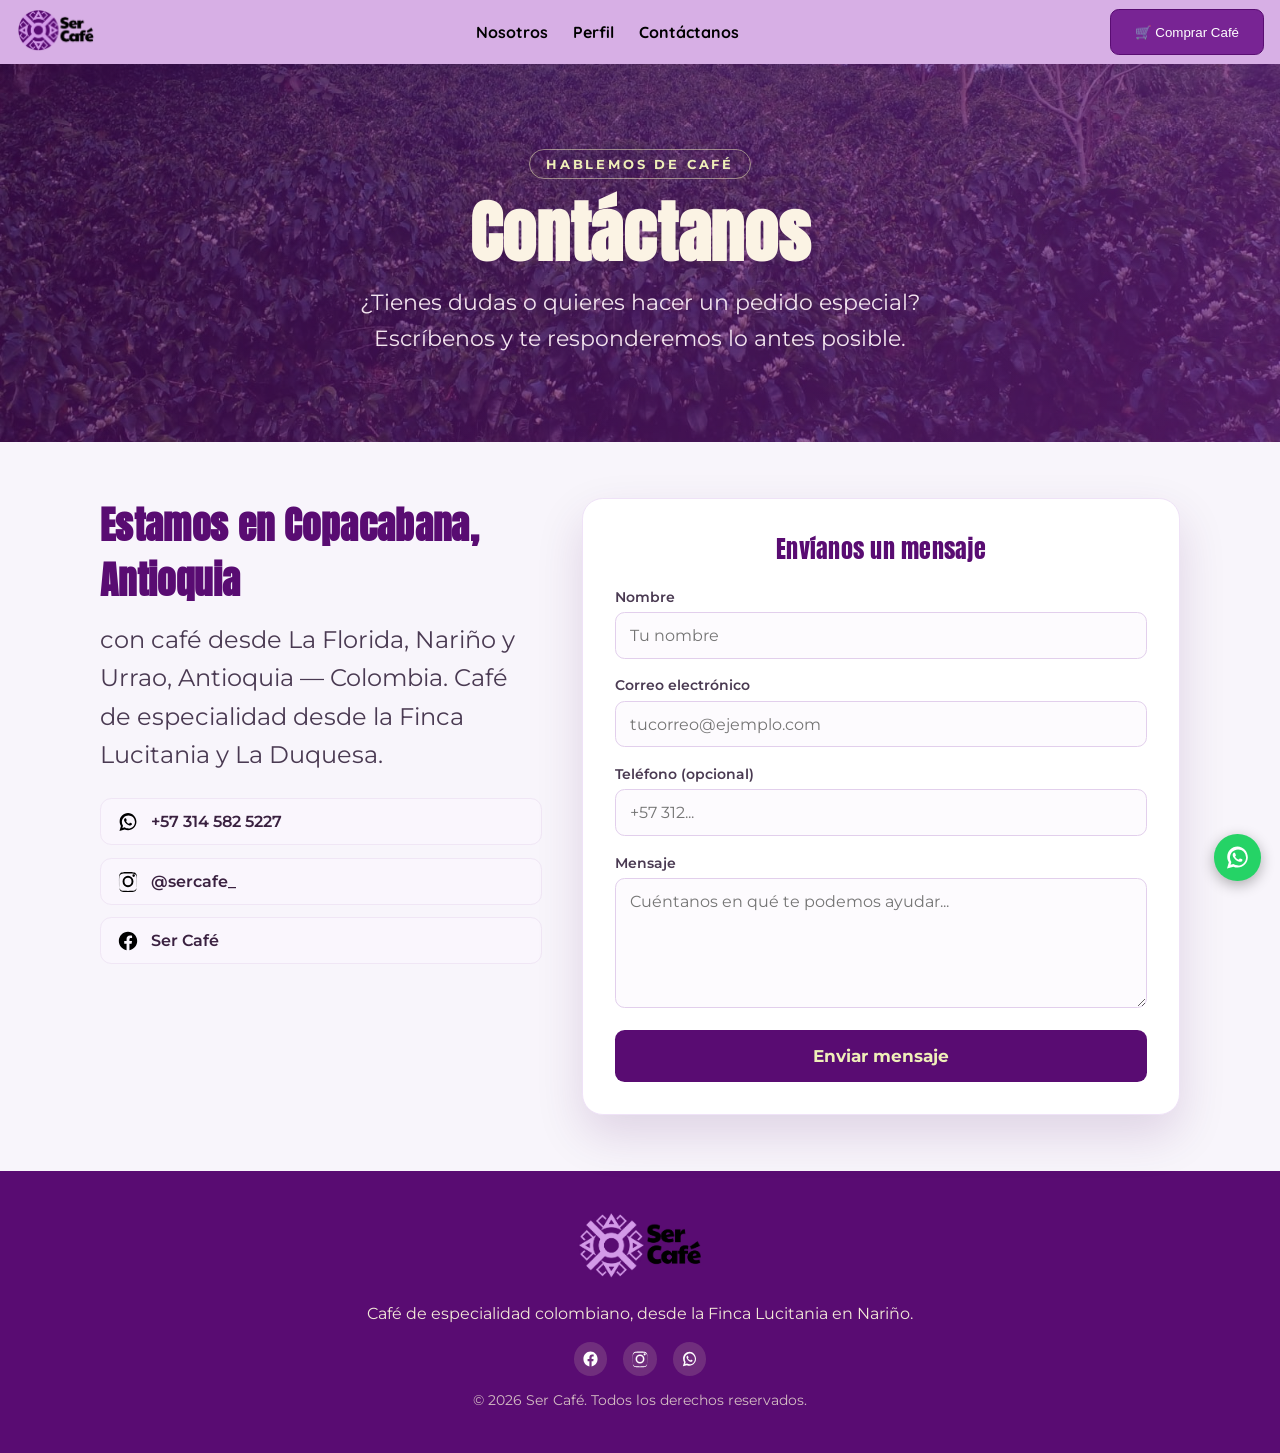
==== commit a778430c: "Update contactanos.html" ====
--- a/contactanos.html
+++ b/contactanos.html
@@ -6,6 +6,7 @@
     <title>Ser Café | Contáctanos</title>
     <link rel="stylesheet" href="styles.css">
     <link rel="icon" href="Img/logoSC-10.png" type="image/png">
+    <script src="tracking.js"></script>
 </head>
 <body class="n2">
     <header>
@@ -26,7 +27,7 @@
 
     <!-- HERO -->
     <section class="n2-hero" style="min-height:42vh;">
-        <img class="n2-hero-img" src="Img/fincaL.jpeg" alt="Finca Ser Café">
+        <img class="n2-hero-img" src="Img/fincaL.jpeg" alt="Finca Ser Café" fetchpriority="high" decoding="async">
         <div class="n2-hero-overlay">
             <span class="n2-kicker">Hablemos de café</span>
             <h1>Contáctanos</h1>
@@ -38,8 +39,8 @@
     <div class="cv2-grid">
         <!-- Columna izquierda: datos de contacto -->
         <div class="cv2-info">
-            <h2>Estamos en Nariño</h2>
-            <p>La Florida, Nariño — Colombia. Café de especialidad desde la Finca Lucitania.</p>
+            <h2>Estamos en Copacabana, Antioquia</h2>
+            <p>con café desde La Florida, Nariño y Urrao, Antioquia — Colombia. Café de especialidad desde la Finca Lucitania y La Duquesa.</p>
 
             <ul class="cv2-lista">
                 <li>
@@ -150,6 +151,15 @@
                 body: params.toString()
             });
 
+            // Conversión de LEAD (Google Ads / GA4) con Enhanced Conversions.
+            if (typeof window.trackLead === "function") {
+                window.trackLead({
+                    nombre:   form.nombre.value.trim(),
+                    email:    form.correo.value.trim(),
+                    telefono: form.telefono.value.trim()
+                });
+            }
+
             // Con no-cors no podemos leer la respuesta, pero el POST sí llega al script.
             form.reset();
             estado.className = "cv2-estado ok";
--- a/styles.css
+++ b/styles.css
@@ -814,6 +814,34 @@
 #epayco-button-container {
     margin-top: 0.8rem;
     text-align: center;
+}
+
+/* Botón "Pagar" generado tras confirmar el pedido */
+.btn-epayco-pagar {
+    width: 100%;
+    padding: 1rem;
+    background: #2e8b57;
+    color: #fff;
+    border: none;
+    border-radius: 0.5rem;
+    font-family: Montserrat, sans-serif;
+    font-weight: 700;
+    font-size: 1.15rem;
+    cursor: pointer;
+    transition: background 0.2s, transform 0.2s;
+    box-shadow: 0 8px 20px rgba(46, 139, 87, 0.3);
+}
+
+.btn-epayco-pagar:hover {
+    background: #26734a;
+    transform: translateY(-2px);
+}
+
+.cargando-pago {
+    font-family: Montserrat, sans-serif;
+    color: var(--color-principal);
+    font-size: 0.9rem;
+    margin: 0.6rem 0;
 }
 
 /* Overlay oscuro */
@@ -2258,9 +2286,36 @@
     background: linear-gradient(135deg, #8a4ea6 0%, #6a3488 100%);
 }
 
-.pv2-card.var-castillo .pv2-media { background: linear-gradient(135deg, #8a4ea6 0%, #6a3488 100%); }
-.pv2-card.var-chiroso  .pv2-media { background: linear-gradient(135deg, #a85a9d 0%, #7d3e86 100%); }
-.pv2-card.var-catimor  .pv2-media { background: linear-gradient(135deg, #8f4a73 0%, #6e3270 100%); }
+/* --- Identidad de color por variedad (según la etiqueta de cada bolsa) ---
+   Castillo Sur -> azul · Chiroso -> verde · Catimor -> naranja/mostaza.
+   Cada tarjeta define sus propias variables y el resto de los elementos
+   (badge, chips, barras, datos y CTA) las heredan. */
+.pv2-card.var-castillo {
+    --var-color: #2f80c4;
+    --var-color-oscuro: #1f5d93;
+    --var-color-suave: #e9f3fb;
+    --var-color-borde: #cfe4f5;
+}
+.pv2-card.var-chiroso {
+    --var-color: #5aa845;
+    --var-color-oscuro: #3f8130;
+    --var-color-suave: #edf6ea;
+    --var-color-borde: #d4e9cd;
+}
+.pv2-card.var-catimor {
+    --var-color: #e39a1c;
+    --var-color-oscuro: #b87611;
+    --var-color-suave: #fdf3e0;
+    --var-color-borde: #f6e4c2;
+}
+
+/* Fondo del lado de la imagen con el color de la variedad */
+.pv2-card.var-castillo .pv2-media { background: linear-gradient(135deg, #3f93d6 0%, #1f5d93 100%); }
+.pv2-card.var-chiroso  .pv2-media { background: linear-gradient(135deg, #6fbb57 0%, #3f8130 100%); }
+.pv2-card.var-catimor  .pv2-media { background: linear-gradient(135deg, #f0ab30 0%, #b87611 100%); }
+
+/* Borde superior de acento en cada tarjeta */
+.pv2-card { border-top: 5px solid var(--var-color, var(--color-principal)); }
 
 .pv2-media .carrusel {
     max-width: 320px;
@@ -2272,7 +2327,7 @@
     top: 1.2rem;
     left: 1.2rem;
     background: rgba(255, 255, 255, 0.92);
-    color: var(--color-principal);
+    color: var(--var-color, var(--color-principal));
     font-family: Montserrat, sans-serif;
     font-weight: 700;
     font-size: 0.78rem;
@@ -2292,7 +2347,7 @@
 .pv2-body h2 {
     font-family: Anton, sans-serif;
     font-size: clamp(1.8rem, 3.5vw, 2.6rem);
-    color: var(--color-principal);
+    color: var(--var-color-oscuro, var(--color-principal));
     margin: 0 0 0.2rem;
 }
 
@@ -2318,9 +2373,9 @@
     display: inline-flex;
     align-items: center;
     gap: 0.4rem;
-    background: #f4ebf8;
-    color: var(--color-principal);
-    border: 1px solid #e2cfec;
+    background: var(--var-color-suave, #f4ebf8);
+    color: var(--var-color-oscuro, var(--color-principal));
+    border: 1px solid var(--var-color-borde, #e2cfec);
     border-radius: 999px;
     padding: 0.35rem 0.85rem;
     font-family: Montserrat, sans-serif;
@@ -2337,11 +2392,11 @@
 }
 
 .pv2-dato {
-    background: #faf6fd;
+    background: var(--var-color-suave, #faf6fd);
     border-radius: 0.8rem;
     padding: 0.8rem;
     text-align: center;
-    border: 1px solid #f0e6f5;
+    border: 1px solid var(--var-color-borde, #f0e6f5);
 }
 
 .pv2-dato .pv2-dato-icono { font-size: 1.3rem; }
@@ -2386,7 +2441,7 @@
 }
 
 .pv2-medidor-label span:last-child {
-    color: var(--color-principal);
+    color: var(--var-color-oscuro, var(--color-principal));
     font-weight: 600;
 }
 
@@ -2401,12 +2456,11 @@
     display: block;
     height: 100%;
     border-radius: 999px;
-    background: linear-gradient(90deg, var(--color-principal), #a85a9d);
+    background: linear-gradient(90deg, var(--var-color-oscuro, var(--color-principal)), var(--var-color, #a85a9d));
     width: var(--pos, 50%);
 }
 
 .pv2-barra[data-nivel="1"] { --pos: 20%; }
-<<<<<<< HEAD
 .pv2-barra[data-nivel="1.5"] { --pos: 30%; }
 .pv2-barra[data-nivel="2"] { --pos: 40%; }
 .pv2-barra[data-nivel="2.5"] { --pos: 50%; }
@@ -2414,11 +2468,6 @@
 .pv2-barra[data-nivel="3.5"] { --pos: 70%; }
 .pv2-barra[data-nivel="4"] { --pos: 80%; }
 .pv2-barra[data-nivel="4.5"] { --pos: 90%; }
-=======
-.pv2-barra[data-nivel="2"] { --pos: 40%; }
-.pv2-barra[data-nivel="3"] { --pos: 60%; }
-.pv2-barra[data-nivel="4"] { --pos: 80%; }
->>>>>>> 62cb1d823b81f3574816934a0143a5734d84331a
 .pv2-barra[data-nivel="5"] { --pos: 100%; }
 
 .pv2-cta {
@@ -2428,8 +2477,8 @@
     text-decoration: none;
     font-family: Montserrat, sans-serif;
     font-weight: 700;
-    background: var(--color-principal);
-    color: var(--color-texto-hueso);
+    background: var(--var-color, var(--color-principal));
+    color: #fff;
     padding: 0.9rem 1.6rem;
     border-radius: 0.6rem;
     transition: transform 0.2s, box-shadow 0.2s, background 0.2s;
@@ -2437,8 +2486,8 @@
 
 .pv2-cta:hover {
     transform: translateY(-3px);
-    box-shadow: 0 12px 24px rgba(69, 9, 90, 0.28);
-    background: #782494;
+    box-shadow: 0 12px 24px rgba(0, 0, 0, 0.22);
+    background: var(--var-color-oscuro, #782494);
 }
 
 @media (max-width: 820px) {
@@ -2640,3 +2689,319 @@
         grid-template-columns: 1fr;
     }
 }
+
+
+/* ============================================================
+   PÁGINA DE GRACIAS (gracias.html, prefijo .gracias)
+   Mantiene la paleta morada y el estilo de las tarjetas.
+   ============================================================ */
+.gracias-wrap {
+    max-width: 760px;
+    margin: 0 auto;
+    padding: 3.5rem 1.5rem 4rem;
+}
+
+.gracias-card {
+    background: #fff;
+    border-radius: 1.5rem;
+    border: 1px solid #efe2f7;
+    box-shadow: 0 24px 55px rgba(69, 9, 90, 0.16);
+    padding: 3rem 2.4rem 2.6rem;
+    text-align: center;
+    position: relative;
+}
+
+.gracias-check {
+    width: 76px;
+    height: 76px;
+    margin: 0 auto 1.4rem;
+    border-radius: 50%;
+    background: linear-gradient(135deg, var(--color-principal), #782494);
+    color: #fff;
+    font-size: 2.4rem;
+    line-height: 76px;
+    font-weight: 700;
+    box-shadow: 0 10px 24px rgba(89, 12, 114, 0.35);
+}
+
+.gracias-card .n2-eyebrow {
+    display: block;
+    margin-bottom: 0.4rem;
+}
+
+.gracias-card h2 {
+    font-family: Anton, sans-serif;
+    font-size: clamp(1.7rem, 4vw, 2.4rem);
+    color: var(--color-principal);
+    margin: 0 0 1rem;
+}
+
+.gracias-mensaje {
+    font-family: Montserrat, sans-serif;
+    color: #5f4a68;
+    line-height: 1.6;
+    max-width: 52ch;
+    margin: 0 auto 1.8rem;
+}
+
+/* Referencia / estado */
+.gracias-ref {
+    background: #faf6fd;
+    border: 1px solid #f0e6f5;
+    border-radius: 0.9rem;
+    padding: 1rem 1.3rem;
+    margin: 0 auto 1.8rem;
+    max-width: 420px;
+    font-family: Montserrat, sans-serif;
+}
+
+.gracias-ref-fila {
+    display: flex;
+    justify-content: space-between;
+    gap: 1rem;
+    padding: 0.35rem 0;
+    color: #5f4a68;
+}
+
+.gracias-ref-fila strong { color: #3a2140; }
+
+.estado-ok { color: #2e8b57 !important; }
+.estado-error { color: #c0392b !important; }
+
+/* Resumen del pedido */
+.gracias-resumen {
+    text-align: left;
+    border-top: 1px solid #f0e6f5;
+    padding-top: 1.6rem;
+    margin-top: 0.4rem;
+}
+
+.gracias-resumen h3 {
+    font-family: Montserrat, sans-serif;
+    color: var(--color-principal);
+    font-size: 1.05rem;
+    margin: 0 0 1rem;
+}
+
+.gracias-items {
+    display: flex;
+    flex-direction: column;
+    gap: 0.9rem;
+    margin-bottom: 1.2rem;
+}
+
+.gracias-item {
+    display: grid;
+    grid-template-columns: 48px 1fr auto auto;
+    align-items: center;
+    gap: 0.8rem;
+    font-family: Montserrat, sans-serif;
+}
+
+.gracias-item img {
+    width: 48px;
+    height: 48px;
+    object-fit: contain;
+    border-radius: 0.5rem;
+    background: #faf6fd;
+}
+
+.gracias-item-info { display: flex; flex-direction: column; }
+.gracias-item-info strong { color: #3a2140; font-size: 0.95rem; }
+.gracias-item-info span { color: #9b84a8; font-size: 0.82rem; }
+
+.gracias-item-cant {
+    color: #7a6383;
+    font-weight: 600;
+    font-size: 0.9rem;
+}
+
+.gracias-item-precio {
+    color: var(--color-principal);
+    font-weight: 700;
+    font-size: 0.95rem;
+    white-space: nowrap;
+}
+
+.gracias-totales {
+    border-top: 1px solid #f0e6f5;
+    padding-top: 1rem;
+    font-family: Montserrat, sans-serif;
+}
+
+.gracias-fila {
+    display: flex;
+    justify-content: space-between;
+    padding: 0.3rem 0;
+    color: #5f4a68;
+}
+
+.gracias-fila-total {
+    font-weight: 700;
+    color: var(--color-principal);
+    font-size: 1.1rem;
+    border-top: 1px dashed #e2cfec;
+    margin-top: 0.4rem;
+    padding-top: 0.7rem;
+}
+
+.gracias-envio-a {
+    margin-top: 0.9rem;
+    font-size: 0.88rem;
+    color: #7a6383;
+}
+
+/* Botones de acción */
+.gracias-acciones {
+    display: flex;
+    flex-wrap: wrap;
+    gap: 0.9rem;
+    justify-content: center;
+    margin: 2rem 0 1.4rem;
+}
+
+.n2-btn-primario,
+.n2-btn-secundario {
+    display: inline-block;
+    text-decoration: none;
+    font-family: Montserrat, sans-serif;
+    font-weight: 700;
+    padding: 0.9rem 1.7rem;
+    border-radius: 0.6rem;
+    transition: transform 0.2s, box-shadow 0.2s, background 0.2s;
+}
+
+.n2-btn-primario {
+    background: var(--color-principal);
+    color: var(--color-texto-hueso);
+    border: 1px solid var(--color-principal);
+}
+
+.n2-btn-primario:hover {
+    transform: translateY(-3px);
+    box-shadow: 0 12px 24px rgba(69, 9, 90, 0.28);
+    background: #782494;
+}
+
+.n2-btn-secundario {
+    background: #fff;
+    color: var(--color-principal);
+    border: 1px solid var(--color-principal);
+}
+
+.n2-btn-secundario:hover {
+    transform: translateY(-3px);
+    background: #faf6fd;
+}
+
+.gracias-contacto {
+    font-family: Montserrat, sans-serif;
+    font-size: 0.9rem;
+    color: #9b84a8;
+}
+
+.gracias-contacto a {
+    color: var(--color-principal);
+    font-weight: 600;
+}
+
+@media (max-width: 560px) {
+    .gracias-card { padding: 2.2rem 1.4rem 2rem; }
+    .gracias-item {
+        grid-template-columns: 44px 1fr auto;
+    }
+    .gracias-item-cant { display: none; }
+    .gracias-acciones .n2-btn-primario,
+    .gracias-acciones .n2-btn-secundario { flex: 1 1 auto; text-align: center; }
+}
+
+
+/* ============================================================
+   DATOS DEL CLIENTE Y CONSENTIMIENTO (carrito)
+   ============================================================ */
+.datos-cliente h3 {
+    color: var(--color-principal);
+    text-align: left;
+    font-size: 1.1rem;
+    margin: 0.5rem 0;
+}
+
+.datos-cliente input {
+    width: 100%;
+    padding: 0.6rem;
+    margin-bottom: 0.6rem;
+    border-radius: 0.4rem;
+    border: 1px solid #cbb2d6;
+    font-family: Montserrat, sans-serif;
+    box-sizing: border-box;
+}
+
+.datos-cliente input:focus {
+    outline: none;
+    border-color: var(--color-principal);
+    box-shadow: 0 0 0 2px rgba(89, 12, 114, 0.15);
+}
+
+.consent-carrito {
+    display: flex;
+    align-items: flex-start;
+    gap: 0.55rem;
+    font-family: Montserrat, sans-serif;
+    font-size: 0.78rem;
+    line-height: 1.45;
+    color: #5f4a68;
+    margin: 0.4rem 0 1rem;
+    cursor: pointer;
+}
+
+.consent-carrito input[type="checkbox"] {
+    margin-top: 0.15rem;
+    width: 16px;
+    height: 16px;
+    accent-color: var(--color-principal);
+    flex-shrink: 0;
+    cursor: pointer;
+}
+
+.consent-carrito a {
+    color: var(--color-principal);
+    font-weight: 600;
+}
+
+
+/* ============================================================
+   PÁGINAS LEGALES (privacidad.html, prefijo .legal)
+   ============================================================ */
+.legal-wrap {
+    max-width: 820px;
+    margin: 0 auto;
+    padding: 3rem 1.5rem 4rem;
+    font-family: Montserrat, sans-serif;
+    color: #4a3a52;
+    line-height: 1.7;
+}
+
+.legal-wrap .legal-fecha {
+    color: #9b84a8;
+    font-size: 0.9rem;
+    margin-bottom: 2rem;
+}
+
+.legal-wrap h2 {
+    color: var(--color-principal);
+    font-family: Montserrat, sans-serif;
+    font-size: 1.2rem;
+    margin: 2rem 0 0.6rem;
+}
+
+.legal-wrap ul {
+    padding-left: 1.2rem;
+    margin: 0.4rem 0 1rem;
+}
+
+.legal-wrap li { margin-bottom: 0.4rem; }
+
+.legal-wrap a {
+    color: var(--color-principal);
+    font-weight: 600;
+}
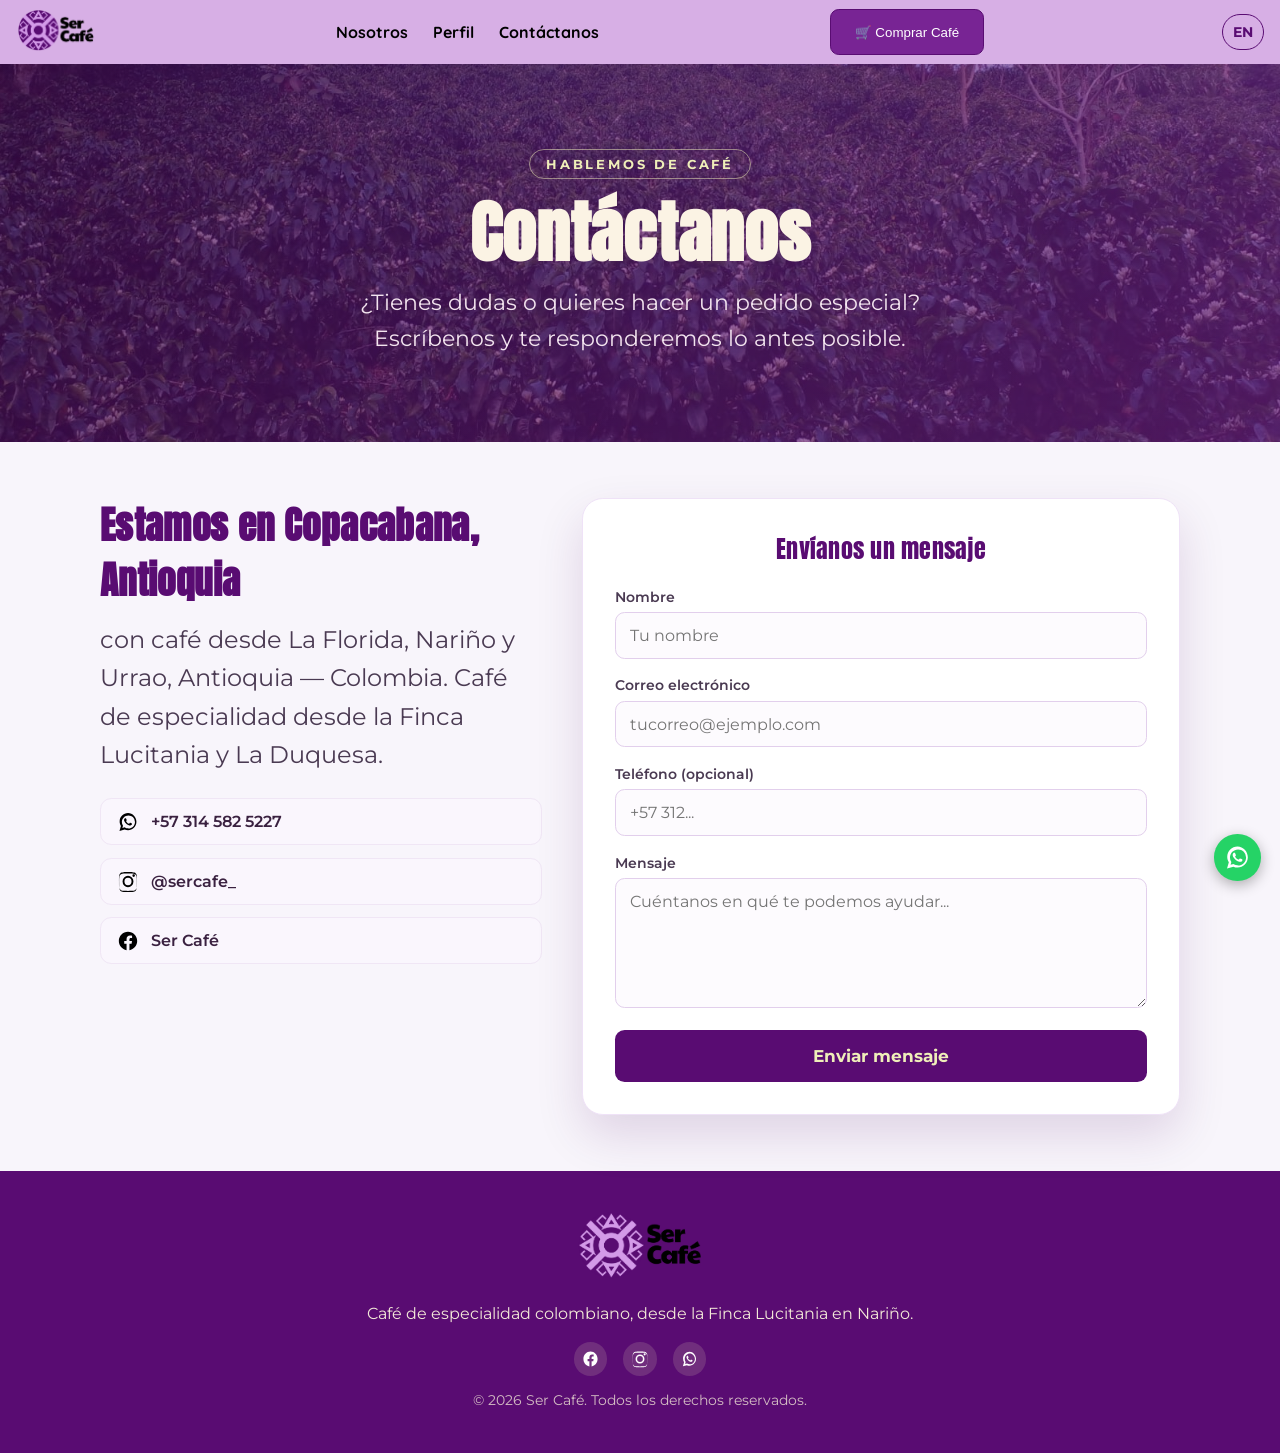
==== commit faae2258: "feat: multiidioma ES/EN, departamentos de Colombia y eventos de analytics - i18n.js: boton de idioma" ====
--- a/contactanos.html
+++ b/contactanos.html
@@ -7,6 +7,7 @@
     <link rel="stylesheet" href="styles.css">
     <link rel="icon" href="Img/logoSC-10.png" type="image/png">
     <script src="tracking.js"></script>
+    <script src="i18n.js"></script>
 </head>
 <body class="n2">
     <header>
@@ -15,12 +16,12 @@
         </a>
         <nav>
             <ul>
-                <li><a href="nosotros.html">Nosotros</a></li>
-                <li><a href="perfil.html">Perfil</a></li>
-                <li><a href="contactanos.html">Contáctanos</a></li>
+                <li><a href="nosotros.html" data-i18n="nav_nosotros">Nosotros</a></li>
+                <li><a href="perfil.html" data-i18n="nav_perfil">Perfil</a></li>
+                <li><a href="contactanos.html" data-i18n="nav_contacto">Contáctanos</a></li>
             </ul>
         </nav>
-        <button class="btn-tienda" onclick="window.location.href='tienda.html'">
+        <button class="btn-tienda" data-i18n="btn_comprar" onclick="window.location.href='tienda.html'">
             🛒 Comprar Café
         </button>
     </header>
@@ -29,9 +30,9 @@
     <section class="n2-hero" style="min-height:42vh;">
         <img class="n2-hero-img" src="Img/fincaL.jpeg" alt="Finca Ser Café" fetchpriority="high" decoding="async">
         <div class="n2-hero-overlay">
-            <span class="n2-kicker">Hablemos de café</span>
-            <h1>Contáctanos</h1>
-            <p>¿Tienes dudas o quieres hacer un pedido especial? Escríbenos y te
+            <span class="n2-kicker" data-i18n="cont_kicker">Hablemos de café</span>
+            <h1 data-i18n="cont_h1">Contáctanos</h1>
+            <p data-i18n="cont_p">¿Tienes dudas o quieres hacer un pedido especial? Escríbenos y te
                responderemos lo antes posible.</p>
         </div>
     </section>
@@ -63,34 +64,38 @@
 
         <!-- Columna derecha: formulario propio -->
         <div class="cv2-form-card">
-            <h3>Envíanos un mensaje</h3>
+            <h3 data-i18n="cont_form_h3">Envíanos un mensaje</h3>
 
             <form id="formContacto" novalidate>
                 <div class="cv2-campo">
-                    <label for="nombre">Nombre</label>
+                    <label for="nombre" data-i18n="cont_nombre">Nombre</label>
                     <input type="text" id="nombre" name="nombre" required
+                           data-i18n-attr="placeholder:cont_nombre_ph"
                            placeholder="Tu nombre">
                 </div>
 
                 <div class="cv2-campo">
-                    <label for="correo">Correo electrónico</label>
+                    <label for="correo" data-i18n="cont_correo">Correo electrónico</label>
                     <input type="email" id="correo" name="correo" required
+                           data-i18n-attr="placeholder:cont_correo_ph"
                            placeholder="tucorreo@ejemplo.com">
                 </div>
 
                 <div class="cv2-campo">
-                    <label for="telefono">Teléfono (opcional)</label>
+                    <label for="telefono" data-i18n="cont_tel">Teléfono (opcional)</label>
                     <input type="tel" id="telefono" name="telefono" required
+                           data-i18n-attr="placeholder:cont_tel_ph"
                            placeholder="+57 312...">
                 </div>
 
                 <div class="cv2-campo">
-                    <label for="mensaje">Mensaje</label>
+                    <label for="mensaje" data-i18n="cont_mensaje">Mensaje</label>
                     <textarea id="mensaje" name="mensaje" required
+                              data-i18n-attr="placeholder:cont_mensaje_ph"
                               placeholder="Cuéntanos en qué te podemos ayudar..."></textarea>
                 </div>
 
-                <button type="submit" class="cv2-enviar" id="btnEnviar">
+                <button type="submit" class="cv2-enviar" id="btnEnviar" data-i18n="cont_enviar">
                     Enviar mensaje
                 </button>
 
--- a/styles.css
+++ b/styles.css
@@ -115,6 +115,28 @@
 
 .btn-tienda:hover {
     background-color: var(--color-principal);
+}
+
+/* Botón de idioma (ES / EN) */
+.btn-idioma {
+    background: transparent;
+    color: var(--color-principal);
+    border: 1.5px solid var(--color-principal);
+    border-radius: 999px;
+    width: 42px;
+    height: 36px;
+    font-family: Montserrat, sans-serif;
+    font-weight: 700;
+    font-size: 0.85rem;
+    cursor: pointer;
+    margin-left: 0.6rem;
+    transition: background 0.2s, color 0.2s;
+    flex-shrink: 0;
+}
+
+.btn-idioma:hover {
+    background: var(--color-principal);
+    color: #fff;
 }
 
 .contenedorimg {
@@ -755,7 +777,8 @@
     margin: 0.5rem 0;
 }
 
-.ubicacion select {
+.ubicacion select,
+.ubicacion input#municipioTexto {
     width: 100%;
     padding: 0.6rem;
     margin-bottom: 0.6rem;
@@ -763,6 +786,11 @@
     border: 1px solid #cbb2d6;
     font-family: Montserrat, sans-serif;
     cursor: pointer;
+    box-sizing: border-box;
+}
+
+.ubicacion input#municipioTexto {
+    cursor: text;
 }
 
 .carrito-panel hr {
